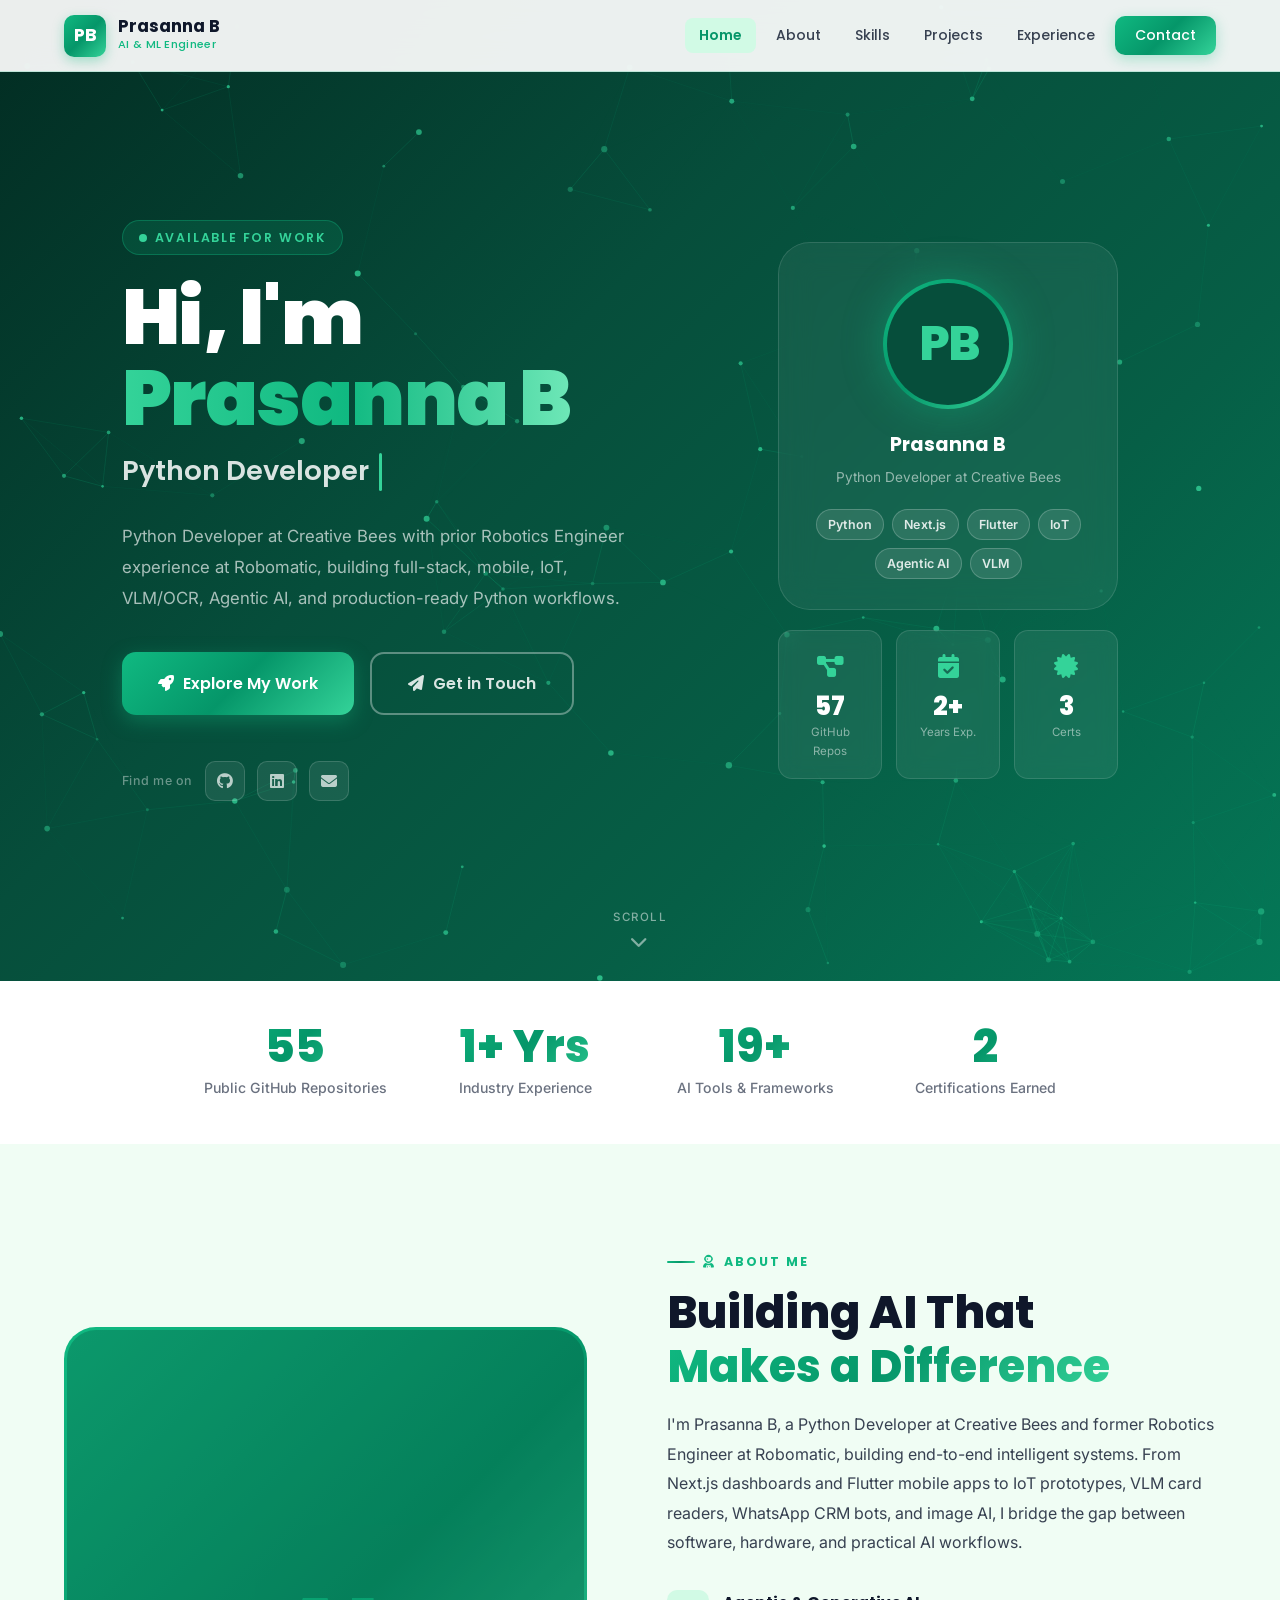
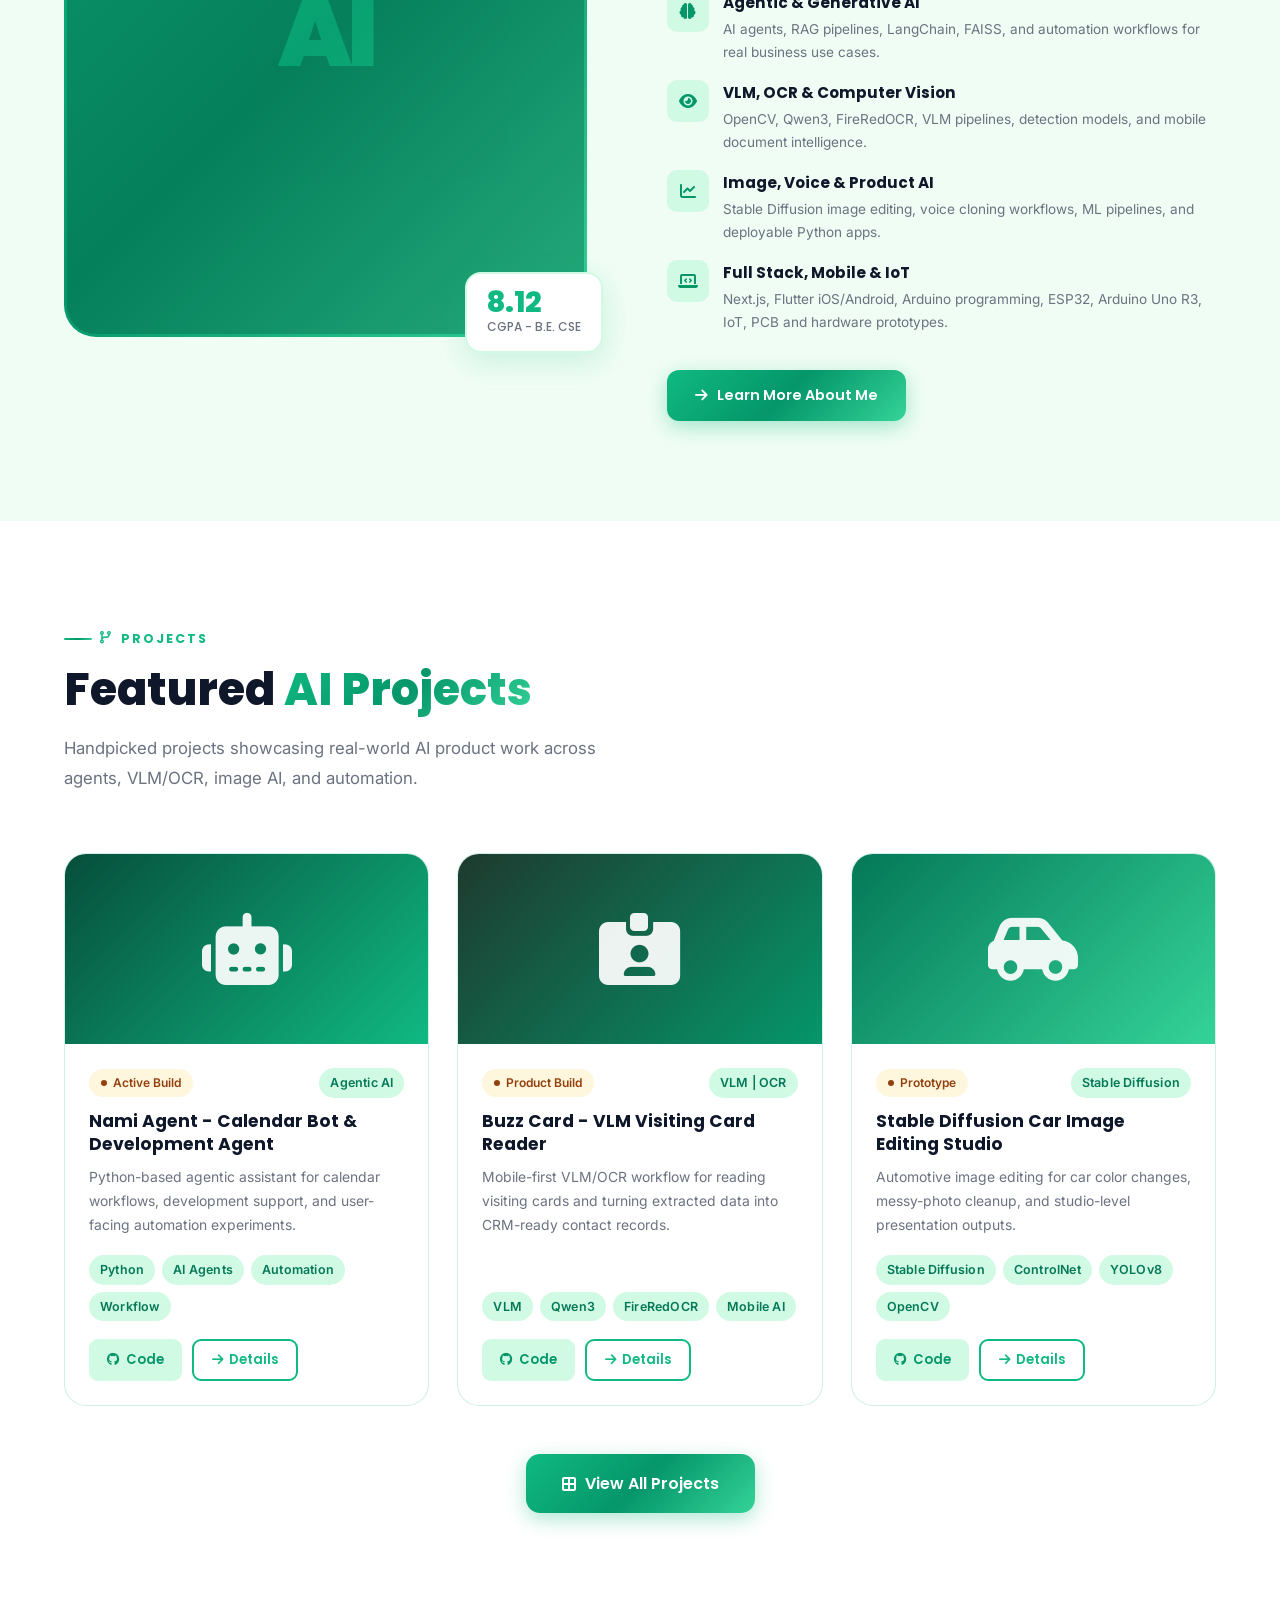
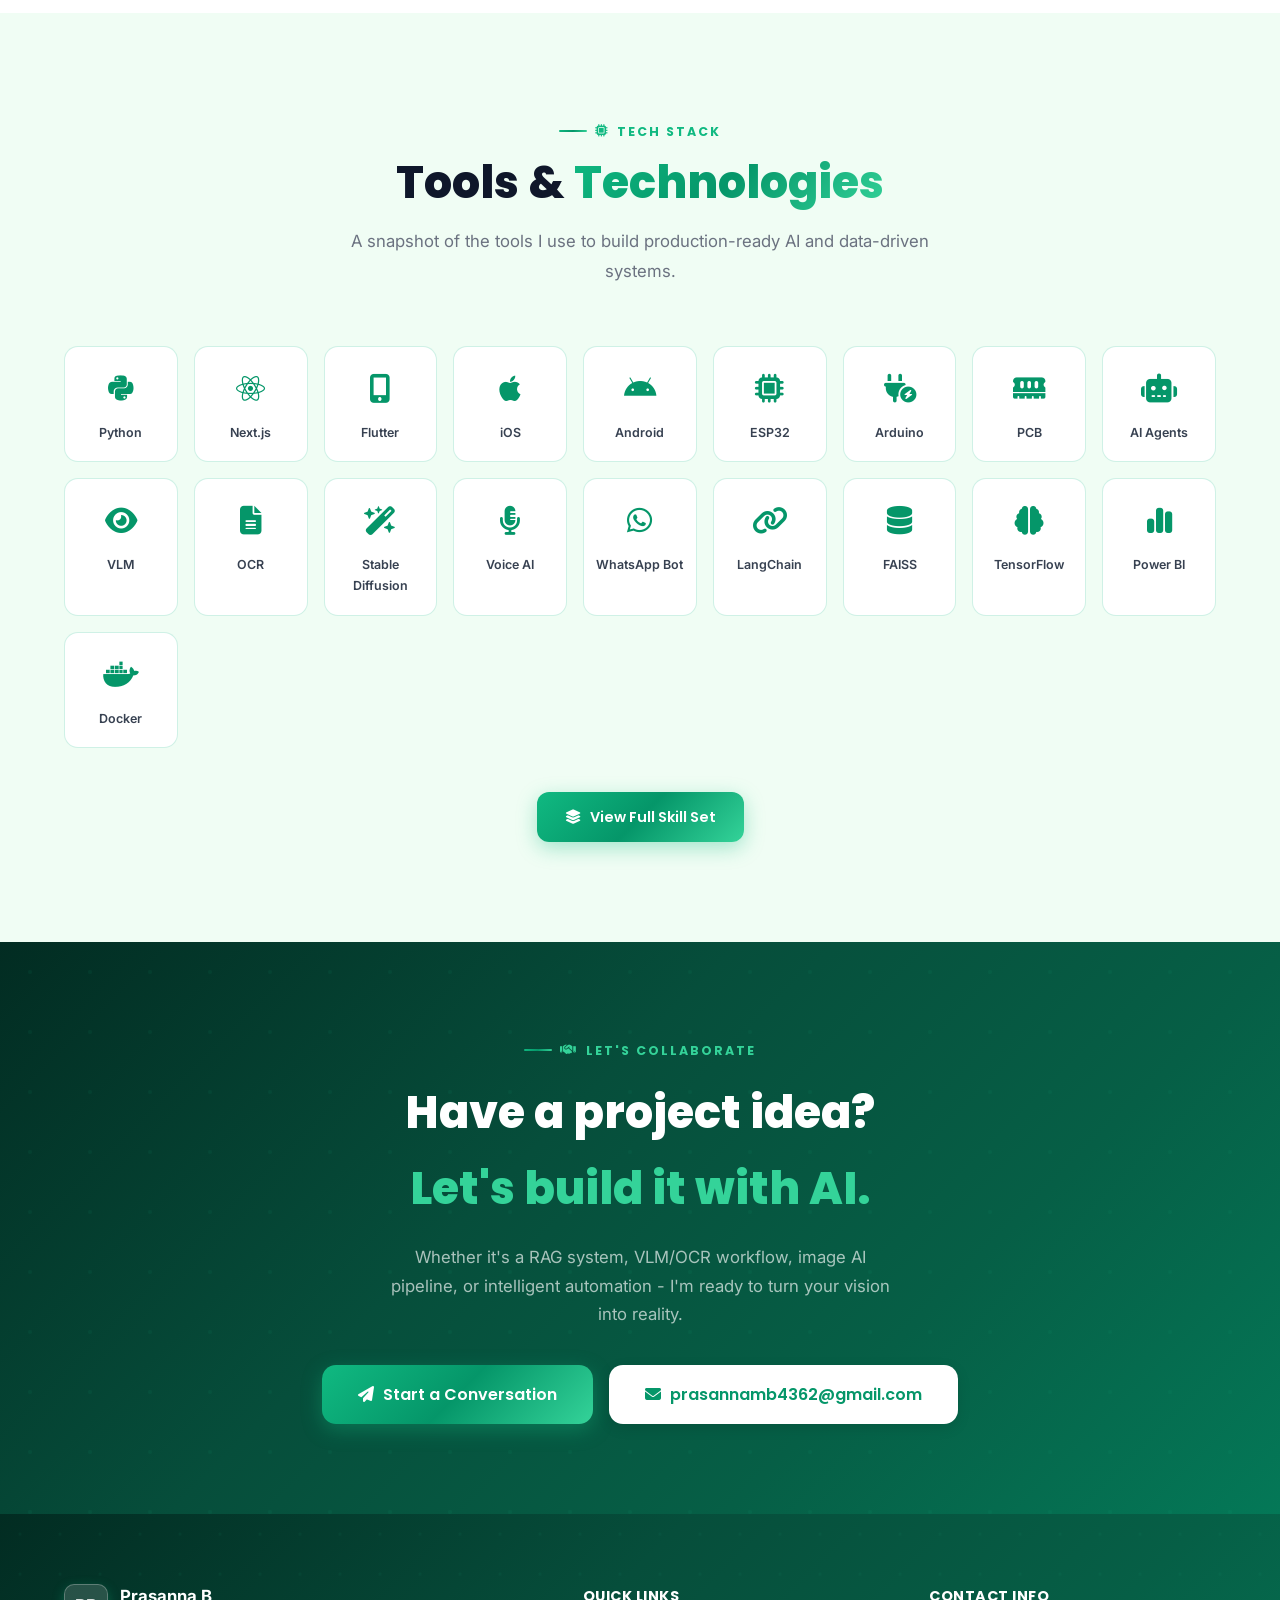
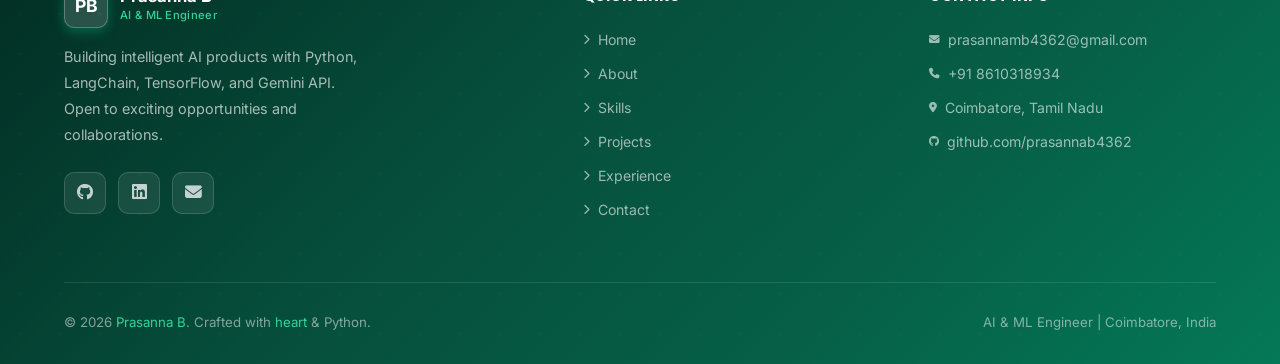
==== index.html @ b149cb25 "Update portfolio content and skills" ====
﻿<!DOCTYPE html>
<html lang="en">
<head>
  <meta charset="UTF-8" />
  <meta name="viewport" content="width=device-width, initial-scale=1.0" />
  <meta name="description" content="Prasanna B - Python Developer | AI & ML Engineer | Building Intelligent AI Products" />
  <title>Prasanna B | AI & ML Engineer</title>
  <link rel="stylesheet" href="assets/css/style.css" />
  <link rel="stylesheet" href="https://cdnjs.cloudflare.com/ajax/libs/font-awesome/6.5.0/css/all.min.css" />
  <style>
    /* â”€â”€ Hero â”€â”€â”€â”€â”€â”€â”€â”€â”€â”€â”€â”€â”€â”€â”€â”€â”€â”€â”€â”€â”€â”€â”€â”€â”€â”€â”€â”€â”€ */
    .hero {
      position: relative;
      min-height: 100vh;
      background: var(--gradient-hero);
      display: flex;
      align-items: center;
      overflow: hidden;
    }

    #neural-canvas {
      position: absolute;
      inset: 0;
      width: 100%;
      height: 100%;
      pointer-events: none;
    }

    .hero-content {
      position: relative;
      z-index: 2;
      width: 100%;
      padding: 120px 5% 80px;
      display: grid;
      grid-template-columns: 1fr 420px;
      align-items: center;
      gap: 60px;
    }

    .hero-badge {
      display: inline-flex;
      align-items: center;
      gap: 8px;
      background: rgba(16,185,129,0.15);
      border: 1px solid rgba(16,185,129,0.35);
      color: var(--accent);
      font-family: 'Poppins', sans-serif;
      font-size: 0.78rem;
      font-weight: 600;
      letter-spacing: 1.8px;
      text-transform: uppercase;
      padding: 6px 16px;
      border-radius: 100px;
      margin-bottom: 22px;
    }

    .hero-badge .dot {
      width: 8px; height: 8px;
      background: var(--accent);
      border-radius: 50%;
      animation: pulse-dot 1.5s ease infinite;
    }

    @keyframes pulse-dot {
      0%, 100% { opacity: 1; transform: scale(1); }
      50% { opacity: 0.4; transform: scale(0.7); }
    }

    .hero-name {
      font-family: 'Poppins', sans-serif;
      font-size: clamp(3rem, 6vw, 5.5rem);
      font-weight: 900;
      color: var(--white);
      line-height: 1.05;
      letter-spacing: -1.5px;
      margin-bottom: 10px;
    }

    .hero-name span {
      background: linear-gradient(90deg, #34d399, #10b981, #6ee7b7);
      -webkit-background-clip: text;
      -webkit-text-fill-color: transparent;
      background-clip: text;
    }

    .hero-typewriter {
      font-family: 'Poppins', sans-serif;
      font-size: clamp(1.2rem, 2.5vw, 1.7rem);
      font-weight: 600;
      color: rgba(255,255,255,0.85);
      min-height: 2.2rem;
      margin-bottom: 26px;
      display: flex;
      align-items: center;
      gap: 10px;
    }

    .hero-typewriter .cursor {
      display: inline-block;
      width: 3px; height: 1.4em;
      background: var(--accent);
      animation: blink 0.9s step-end infinite;
      border-radius: 2px;
      vertical-align: text-top;
    }

    @keyframes blink { 0%, 100% { opacity: 1; } 50% { opacity: 0; } }

    .hero-description {
      font-size: 1.05rem;
      color: rgba(255,255,255,0.65);
      max-width: 530px;
      line-height: 1.85;
      margin-bottom: 38px;
    }

    .hero-actions { display: flex; gap: 16px; flex-wrap: wrap; }

    .hero-social {
      display: flex;
      gap: 12px;
      margin-top: 46px;
      align-items: center;
    }

    .hero-social span {
      font-size: 0.78rem;
      color: rgba(255,255,255,0.4);
      font-weight: 500;
      letter-spacing: 0.5px;
    }

    .hero-social a {
      width: 40px; height: 40px;
      background: rgba(255,255,255,0.08);
      border: 1px solid rgba(255,255,255,0.15);
      border-radius: 10px;
      display: flex;
      align-items: center;
      justify-content: center;
      color: rgba(255,255,255,0.7);
      font-size: 1rem;
      transition: var(--transition);
    }

    .hero-social a:hover {
      background: var(--primary);
      border-color: var(--primary);
      color: var(--white);
      transform: translateY(-3px);
    }

    /* Hero Visual / Avatar Panel */
    .hero-visual {
      display: flex;
      flex-direction: column;
      align-items: center;
      gap: 20px;
    }

    .avatar-card {
      width: 340px;
      background: rgba(255,255,255,0.06);
      border: 1px solid rgba(255,255,255,0.12);
      border-radius: var(--radius-xl);
      padding: 36px 30px 30px;
      text-align: center;
      backdrop-filter: blur(16px);
      -webkit-backdrop-filter: blur(16px);
    }

    .avatar-ring {
      width: 130px; height: 130px;
      border-radius: 50%;
      background: var(--gradient);
      padding: 4px;
      margin: 0 auto 20px;
      box-shadow: 0 0 40px rgba(16,185,129,0.4);
    }

    .avatar-inner {
      width: 100%; height: 100%;
      border-radius: 50%;
      background: var(--forest);
      display: flex;
      align-items: center;
      justify-content: center;
      font-family: 'Poppins', sans-serif;
      font-size: 3rem;
      font-weight: 800;
      color: var(--accent);
      letter-spacing: -2px;
    }

    .avatar-name {
      font-family: 'Poppins', sans-serif;
      font-size: 1.2rem;
      font-weight: 700;
      color: var(--white);
      margin-bottom: 4px;
    }

    .avatar-role {
      font-size: 0.85rem;
      color: rgba(255,255,255,0.55);
      margin-bottom: 20px;
    }

    .avatar-tags {
      display: flex;
      flex-wrap: wrap;
      gap: 8px;
      justify-content: center;
    }

    .float-cards {
      display: flex;
      gap: 14px;
      width: 340px;
    }

    .float-card {
      flex: 1;
      background: rgba(255,255,255,0.07);
      border: 1px solid rgba(255,255,255,0.12);
      border-radius: 14px;
      padding: 16px;
      text-align: center;
      backdrop-filter: blur(10px);
    }

    .float-card-icon {
      font-size: 1.5rem;
      margin-bottom: 6px;
      color: var(--accent);
    }

    .float-card-num {
      font-family: 'Poppins', sans-serif;
      font-size: 1.6rem;
      font-weight: 800;
      color: var(--white);
      line-height: 1;
    }

    .float-card-label {
      font-size: 0.72rem;
      color: rgba(255,255,255,0.5);
      margin-top: 3px;
    }

    /* â”€â”€ Stats Bar â”€â”€â”€â”€â”€â”€â”€â”€â”€â”€â”€â”€â”€â”€â”€â”€â”€â”€â”€â”€â”€â”€â”€â”€ */
    .stats-bar {
      background: var(--white);
      box-shadow: 0 -4px 40px rgba(16,185,129,0.12), var(--shadow);
      padding: 44px 5%;
    }

    .stats-inner {
      max-width: 900px;
      margin: 0 auto;
      display: grid;
      grid-template-columns: repeat(4, 1fr);
      gap: 20px;
      text-align: center;
    }

    .stats-divider {
      width: 1px;
      background: var(--border);
      align-self: stretch;
    }

    /* â”€â”€ About Preview â”€â”€â”€â”€â”€â”€â”€â”€â”€â”€â”€â”€â”€â”€â”€â”€â”€â”€â”€â”€ */
    .about-preview {
      background: var(--light-bg);
      display: grid;
      grid-template-columns: 1fr 1.05fr;
      align-items: center;
      gap: 80px;
    }

    .about-img-wrap { position: relative; }

    .about-img-bg {
      width: 100%; aspect-ratio: 3/3.5;
      background: var(--gradient);
      border-radius: var(--radius-xl);
      position: relative;
      overflow: hidden;
    }

    .about-img-inner {
      position: absolute;
      inset: 3px;
      background: var(--forest);
      border-radius: calc(var(--radius-xl) - 3px);
      display: flex;
      align-items: center;
      justify-content: center;
      font-family: 'Poppins', sans-serif;
      font-size: 6rem;
      font-weight: 900;
      color: var(--primary);
      opacity: 0.3;
      letter-spacing: -5px;
    }

    .about-img-badge {
      position: absolute;
      bottom: -16px; right: -16px;
      background: var(--white);
      border-radius: 16px;
      padding: 14px 20px;
      box-shadow: var(--shadow);
      border: 2px solid var(--primary-pale);
      font-family: 'Poppins', sans-serif;
    }

    .about-img-badge .badge-num {
      font-size: 1.8rem;
      font-weight: 800;
      color: var(--primary);
      line-height: 1;
    }

    .about-img-badge .badge-text {
      font-size: 0.75rem;
      color: var(--text-light);
      font-weight: 500;
    }

    .about-highlights {
      display: flex;
      flex-direction: column;
      gap: 16px;
      margin-top: 32px;
    }

    .highlight-item {
      display: flex;
      align-items: flex-start;
      gap: 14px;
    }

    .highlight-icon {
      width: 42px; height: 42px;
      background: var(--primary-pale);
      border-radius: 10px;
      display: flex;
      align-items: center;
      justify-content: center;
      color: var(--primary-dark);
      font-size: 1rem;
      flex-shrink: 0;
    }

    .highlight-text h4 {
      font-family: 'Poppins', sans-serif;
      font-size: 0.95rem;
      font-weight: 700;
      color: var(--text-dark);
      margin-bottom: 2px;
    }

    .highlight-text p { font-size: 0.85rem; color: var(--text-light); }

    /* â”€â”€ Featured Projects â”€â”€â”€â”€â”€â”€â”€â”€â”€â”€â”€â”€â”€â”€â”€â”€ */
    .featured-projects { background: var(--white); }

    .project-card {
      background: var(--card-bg);
      border: 1px solid var(--border);
      border-radius: var(--radius-lg);
      overflow: hidden;
      display: flex;
      flex-direction: column;
      transition: all 0.35s cubic-bezier(0.4,0,0.2,1);
      position: relative;
    }

    .project-card:hover {
      border-color: var(--border-strong);
      box-shadow: var(--shadow-lg);
    }

    .project-thumb {
      height: 190px;
      position: relative;
      overflow: hidden;
    }

    .project-thumb-bg {
      width: 100%; height: 100%;
      display: flex;
      align-items: center;
      justify-content: center;
      font-size: 4.5rem;
    }

    .project-thumb-overlay {
      position: absolute;
      inset: 0;
      background: linear-gradient(to top, rgba(0,0,0,0.5), transparent);
      opacity: 0;
      transition: var(--transition);
      display: flex;
      align-items: flex-end;
      justify-content: flex-end;
      padding: 16px;
    }

    .project-card:hover .project-thumb-overlay { opacity: 1; }

    .project-body { padding: 24px; flex: 1; display: flex; flex-direction: column; }

    .project-meta {
      display: flex;
      align-items: center;
      justify-content: space-between;
      margin-bottom: 12px;
    }

    .project-title {
      font-family: 'Poppins', sans-serif;
      font-size: 1.08rem;
      font-weight: 700;
      color: var(--text-dark);
      margin-bottom: 10px;
      line-height: 1.35;
    }

    .project-desc {
      font-size: 0.87rem;
      color: var(--text-light);
      line-height: 1.7;
      flex: 1;
      margin-bottom: 18px;
    }

    .project-stack {
      display: flex;
      flex-wrap: wrap;
      gap: 7px;
      margin-bottom: 18px;
    }

    .project-links { display: flex; gap: 10px; }

    /* â”€â”€ Skills Preview â”€â”€â”€â”€â”€â”€â”€â”€â”€â”€â”€â”€â”€â”€â”€â”€â”€â”€â”€ */
    .skills-preview { background: var(--light-bg); }

    .tech-grid {
      display: grid;
      grid-template-columns: repeat(auto-fill, minmax(110px, 1fr));
      gap: 16px;
    }

    .tech-item {
      background: var(--white);
      border: 1px solid var(--border);
      border-radius: var(--radius);
      padding: 18px 12px;
      text-align: center;
      transition: var(--transition);
      cursor: default;
    }

    .tech-item:hover {
      border-color: var(--primary);
      box-shadow: var(--shadow-sm);
      transform: translateY(-4px);
    }

    .tech-icon { font-size: 1.8rem; margin-bottom: 8px; color: var(--primary-dark); }
    .tech-name { font-size: 0.78rem; font-weight: 600; color: var(--text-mid); }

    /* â”€â”€ CTA Banner â”€â”€â”€â”€â”€â”€â”€â”€â”€â”€â”€â”€â”€â”€â”€â”€â”€â”€â”€â”€â”€â”€â”€ */
    .cta-banner {
      background: var(--gradient-hero);
      padding: 90px 5%;
      text-align: center;
      position: relative;
      overflow: hidden;
    }

    .cta-banner::before {
      content: '';
      position: absolute;
      inset: 0;
      background: url("data:image/svg+xml,%3Csvg width='60' height='60' viewBox='0 0 60 60' xmlns='http://www.w3.org/2000/svg'%3E%3Cg fill='%2310b981' fill-opacity='0.07'%3E%3Ccircle cx='30' cy='30' r='2'/%3E%3C/g%3E%3C/svg%3E");
    }

    .cta-inner { position: relative; }

    .cta-banner h2 {
      font-family: 'Poppins', sans-serif;
      font-size: clamp(1.8rem, 4vw, 2.8rem);
      font-weight: 800;
      color: var(--white);
      margin-bottom: 16px;
    }

    .cta-banner h2 span { color: var(--accent); }

    .cta-banner p {
      font-size: 1.05rem;
      color: rgba(255,255,255,0.65);
      max-width: 520px;
      margin: 0 auto 36px;
    }

    /* Scroll Down */
    .scroll-down {
      position: absolute;
      bottom: 30px;
      left: 50%;
      transform: translateX(-50%);
      display: flex;
      flex-direction: column;
      align-items: center;
      gap: 6px;
      color: rgba(255,255,255,0.5);
      font-size: 0.72rem;
      letter-spacing: 1.5px;
      font-weight: 500;
      text-transform: uppercase;
      animation: bounce 2s ease infinite;
    }

    .scroll-down i { font-size: 1.1rem; }

    @keyframes bounce {
      0%, 100% { transform: translateX(-50%) translateY(0); }
      50% { transform: translateX(-50%) translateY(8px); }
    }

    /* Responsive */
    @media (max-width: 1024px) {
      .hero-content { grid-template-columns: 1fr; }
      .hero-visual { display: none; }
      .about-preview { grid-template-columns: 1fr; }
      .about-img-wrap { max-width: 360px; margin: 0 auto; }
      .stats-inner { grid-template-columns: repeat(2, 1fr); }
    }

    @media (max-width: 640px) {
      .stats-inner { grid-template-columns: 1fr 1fr; }
    }
  </style>
</head>
<body>

<div id="scroll-progress"></div>

<!-- â•â•â•â•â•â•â•â•â•â• NAVBAR â•â•â•â•â•â•â•â•â•â• -->
<nav class="navbar">
  <a href="index.html" class="navbar-logo">
    <div class="logo-badge">PB</div>
    <div class="logo-text">
      <div class="logo-name">Prasanna B</div>
      <div class="logo-role">AI & ML Engineer</div>
    </div>
  </a>

  <div class="nav-links">
    <a href="index.html">Home</a>
    <a href="about.html">About</a>
    <a href="skills.html">Skills</a>
    <a href="projects.html">Projects</a>
    <a href="experience.html">Experience</a>
    <a href="contact.html" class="nav-cta">Contact</a>
  </div>

  <button class="hamburger" aria-label="Menu">
    <span></span><span></span><span></span>
  </button>
</nav>

<!-- Mobile Menu -->
<div class="mobile-menu">
  <button class="mobile-close"><i class="fa-solid fa-xmark"></i></button>
  <a href="index.html">Home</a>
  <a href="about.html">About</a>
  <a href="skills.html">Skills</a>
  <a href="projects.html">Projects</a>
  <a href="experience.html">Experience</a>
  <a href="contact.html">Contact</a>
</div>

<!-- â•â•â•â•â•â•â•â•â•â• HERO â•â•â•â•â•â•â•â•â•â• -->
<section class="hero">
  <canvas id="neural-canvas"></canvas>

  <div class="hero-content">
    <div>
      <div class="hero-badge"><span class="dot"></span> Available for Work</div>

      <h1 class="hero-name">
        Hi, I'm<br /><span>Prasanna B</span>
      </h1>

      <div class="hero-typewriter">
        <span id="typewriter"
          data-words='["Python Developer","AI & ML Engineer","VLM Product Builder","Agentic AI Builder","GenAI Engineer"]'
        ></span>
        <span class="cursor"></span>
      </div>

      <p class="hero-description">
        Python Developer at Creative Bees with prior Robotics Engineer experience at Robomatic, building full-stack,
        mobile, IoT, VLM/OCR, Agentic AI, and production-ready Python workflows.
      </p>

      <div class="hero-actions">
        <a href="projects.html" class="btn btn-primary btn-lg">
          <i class="fa-solid fa-rocket"></i> Explore My Work
        </a>
        <a href="contact.html" class="btn btn-outline btn-lg" style="color:rgba(255,255,255,0.85);border-color:rgba(255,255,255,0.35);">
          <i class="fa-solid fa-paper-plane"></i> Get in Touch
        </a>
      </div>

      <div class="hero-social">
        <span>Find me on</span>
        <a href="https://github.com/prasannab4362" target="_blank" aria-label="GitHub">
          <i class="fa-brands fa-github"></i>
        </a>
        <a href="https://www.linkedin.com/in/prasanna-balaji18/" target="_blank" aria-label="LinkedIn">
          <i class="fa-brands fa-linkedin"></i>
        </a>
        <a href="mailto:prasannamb4362@gmail.com" aria-label="Email">
          <i class="fa-solid fa-envelope"></i>
        </a>
      </div>
    </div>

    <div class="hero-visual">
      <div class="avatar-card">
        <div class="avatar-ring">
          <div class="avatar-inner">PB</div>
        </div>
        <div class="avatar-name">Prasanna B</div>
        <div class="avatar-role">Python Developer at Creative Bees</div>
        <div class="avatar-tags">
          <span class="tag tag-dark">Python</span>
          <span class="tag tag-dark">Next.js</span>
          <span class="tag tag-dark">Flutter</span>
          <span class="tag tag-dark">IoT</span>
          <span class="tag tag-dark">Agentic AI</span>
          <span class="tag tag-dark">VLM</span>
        </div>
      </div>

      <div class="float-cards">
        <div class="float-card">
          <div class="float-card-icon"><i class="fa-solid fa-diagram-project"></i></div>
          <div class="float-card-num">57</div>
          <div class="float-card-label">GitHub Repos</div>
        </div>
        <div class="float-card">
          <div class="float-card-icon"><i class="fa-solid fa-calendar-check"></i></div>
          <div class="float-card-num">2+</div>
          <div class="float-card-label">Years Exp.</div>
        </div>
        <div class="float-card">
          <div class="float-card-icon"><i class="fa-solid fa-certificate"></i></div>
          <div class="float-card-num">3</div>
          <div class="float-card-label">Certs</div>
        </div>
      </div>
    </div>
  </div>

  <div class="scroll-down">
    <span>Scroll</span>
    <i class="fa-solid fa-chevron-down"></i>
  </div>
</section>

<!-- â•â•â•â•â•â•â•â•â•â• STATS BAR â•â•â•â•â•â•â•â•â•â• -->
<section class="stats-bar">
  <div class="stats-inner">
    <div class="stat-item reveal">
      <div class="stat-number" data-count="57">0</div>
      <div class="stat-label">Public GitHub Repositories</div>
    </div>
    <div class="stat-item reveal delay-1">
      <div class="stat-number" data-count="2" data-suffix="+ Yrs">0</div>
      <div class="stat-label">Industry Experience</div>
    </div>
    <div class="stat-item reveal delay-2">
      <div class="stat-number" data-count="20" data-suffix="+">0+</div>
      <div class="stat-label">AI Tools & Frameworks</div>
    </div>
    <div class="stat-item reveal delay-3">
      <div class="stat-number" data-count="3">0</div>
      <div class="stat-label">Certifications Earned</div>
    </div>
  </div>
</section>

<!-- â•â•â•â•â•â•â•â•â•â• ABOUT PREVIEW â•â•â•â•â•â•â•â•â•â• -->
<section class="about-preview">
  <div class="about-img-wrap reveal-left">
    <div class="about-img-bg">
      <div class="about-img-inner">AI</div>
    </div>
    <div class="about-img-badge">
      <div class="badge-num">8.12</div>
      <div class="badge-text">CGPA - B.E. CSE</div>
    </div>
  </div>

  <div class="reveal-right">
    <div class="section-label"><i class="fa-solid fa-user-astronaut"></i> About Me</div>
    <h2 class="section-title">Building AI That<br /><span>Makes a Difference</span></h2>
    <p style="color:var(--text-mid);line-height:1.85;margin-bottom:28px;">
      I'm Prasanna B, a Python Developer at Creative Bees and former Robotics Engineer at Robomatic, building
      end-to-end intelligent systems. From Next.js dashboards and Flutter mobile apps to IoT prototypes, VLM card
      readers, WhatsApp CRM bots, and image AI, I bridge the gap between software, hardware, and practical AI workflows.
    </p>

    <div class="about-highlights">
      <div class="highlight-item">
        <div class="highlight-icon"><i class="fa-solid fa-brain"></i></div>
        <div class="highlight-text">
          <h4>Agentic & Generative AI</h4>
          <p>AI agents, RAG pipelines, LangChain, FAISS, and automation workflows for real business use cases.</p>
        </div>
      </div>
      <div class="highlight-item">
        <div class="highlight-icon"><i class="fa-solid fa-eye"></i></div>
        <div class="highlight-text">
          <h4>VLM, OCR & Computer Vision</h4>
          <p>OpenCV, Qwen3, FireRedOCR, VLM pipelines, detection models, and mobile document intelligence.</p>
        </div>
      </div>
      <div class="highlight-item">
        <div class="highlight-icon"><i class="fa-solid fa-chart-line"></i></div>
        <div class="highlight-text">
          <h4>Image, Voice & Product AI</h4>
          <p>Stable Diffusion image editing, voice cloning workflows, ML pipelines, and deployable Python apps.</p>
        </div>
      </div>
      <div class="highlight-item">
        <div class="highlight-icon"><i class="fa-solid fa-laptop-code"></i></div>
        <div class="highlight-text">
          <h4>Full Stack, Mobile & IoT</h4>
          <p>Next.js, Flutter iOS/Android, Arduino programming, ESP32, Arduino Uno R3, IoT, PCB and hardware prototypes.</p>
        </div>
      </div>
    </div>

    <div style="margin-top:36px;">
      <a href="about.html" class="btn btn-primary">
        <i class="fa-solid fa-arrow-right"></i> Learn More About Me
      </a>
    </div>
  </div>
</section>

<!-- â•â•â•â•â•â•â•â•â•â• FEATURED PROJECTS â•â•â•â•â•â•â•â•â•â• -->
<section class="featured-projects">
  <div class="section-header reveal">
    <div class="section-label"><i class="fa-solid fa-code-branch"></i> Projects</div>
    <h2 class="section-title">Featured <span>AI Projects</span></h2>
    <p class="section-subtitle">Handpicked projects showcasing real-world AI product work across agents, VLM/OCR, image AI, and automation.</p>
  </div>

  <div class="grid-3">
    <!-- Project 1 -->
    <div class="project-card reveal delay-1" data-category="agentic-ai genai">
      <div class="project-thumb" style="background:linear-gradient(135deg,#064e3b,#10b981);">
        <div class="project-thumb-bg"><i class="fa-solid fa-robot" style="color:rgba(255,255,255,0.92);"></i></div>
        <div class="project-thumb-overlay">
          <a href="projects.html" class="btn btn-white btn-sm">View Details</a>
        </div>
      </div>
      <div class="project-body">
        <div class="project-meta">
          <span class="status-badge in-progress">Active Build</span>
          <span class="tag">Agentic AI</span>
        </div>
        <h3 class="project-title">Nami Agent - Calendar Bot & Development Agent</h3>
        <p class="project-desc">Python-based agentic assistant for calendar workflows, development support, and user-facing automation experiments.</p>
        <div class="project-stack">
          <span class="tag">Python</span>
          <span class="tag">AI Agents</span>
          <span class="tag">Automation</span>
          <span class="tag">Workflow</span>
        </div>
        <div class="project-links">
          <a href="https://github.com/prasannab4362/Nami_agent" target="_blank" class="btn btn-ghost btn-sm">
            <i class="fa-brands fa-github"></i> Code
          </a>
          <a href="projects.html" class="btn btn-outline btn-sm">
            <i class="fa-solid fa-arrow-right"></i> Details
          </a>
        </div>
      </div>
    </div>

    <!-- Project 2 -->
    <div class="project-card reveal delay-2" data-category="vlm genai computer-vision">
      <div class="project-thumb" style="background:linear-gradient(135deg,#1e3a2f,#059669);">
        <div class="project-thumb-bg"><i class="fa-solid fa-id-card-clip" style="color:rgba(255,255,255,0.92);"></i></div>
        <div class="project-thumb-overlay">
          <a href="projects.html" class="btn btn-white btn-sm">View Details</a>
        </div>
      </div>
      <div class="project-body">
        <div class="project-meta">
          <span class="status-badge in-progress">Product Build</span>
          <span class="tag">VLM | OCR</span>
        </div>
        <h3 class="project-title">Buzz Card - VLM Visiting Card Reader</h3>
        <p class="project-desc">Mobile-first VLM/OCR workflow for reading visiting cards and turning extracted data into CRM-ready contact records.</p>
        <div class="project-stack">
          <span class="tag">VLM</span>
          <span class="tag">Qwen3</span>
          <span class="tag">FireRedOCR</span>
          <span class="tag">Mobile AI</span>
        </div>
        <div class="project-links">
          <a href="https://github.com/prasannab4362" target="_blank" class="btn btn-ghost btn-sm">
            <i class="fa-brands fa-github"></i> Code
          </a>
          <a href="projects.html" class="btn btn-outline btn-sm">
            <i class="fa-solid fa-arrow-right"></i> Details
          </a>
        </div>
      </div>
    </div>

    <!-- Project 3 -->
    <div class="project-card reveal delay-3" data-category="image-ai genai computer-vision">
      <div class="project-thumb" style="background:linear-gradient(135deg,#047857,#34d399);">
        <div class="project-thumb-bg"><i class="fa-solid fa-car-side" style="color:rgba(255,255,255,0.92);"></i></div>
        <div class="project-thumb-overlay">
          <a href="projects.html" class="btn btn-white btn-sm">View Details</a>
        </div>
      </div>
      <div class="project-body">
        <div class="project-meta">
          <span class="status-badge in-progress">Prototype</span>
          <span class="tag">Stable Diffusion</span>
        </div>
        <h3 class="project-title">Stable Diffusion Car Image Editing Studio</h3>
        <p class="project-desc">Automotive image editing for car color changes, messy-photo cleanup, and studio-level presentation outputs.</p>
        <div class="project-stack">
          <span class="tag">Stable Diffusion</span>
          <span class="tag">ControlNet</span>
          <span class="tag">YOLOv8</span>
          <span class="tag">OpenCV</span>
        </div>
        <div class="project-links">
          <a href="https://github.com/prasannab4362/Car_front_Side_Detection" target="_blank" class="btn btn-ghost btn-sm">
            <i class="fa-brands fa-github"></i> Code
          </a>
          <a href="projects.html" class="btn btn-outline btn-sm">
            <i class="fa-solid fa-arrow-right"></i> Details
          </a>
        </div>
      </div>
    </div>
  </div>

  <div style="text-align:center;margin-top:48px;" class="reveal">
    <a href="projects.html" class="btn btn-primary btn-lg">
      <i class="fa-solid fa-border-all"></i> View All Projects
    </a>
  </div>
</section>

<!-- â•â•â•â•â•â•â•â•â•â• SKILLS PREVIEW â•â•â•â•â•â•â•â•â•â• -->
<section class="skills-preview">
  <div class="section-header center reveal">
    <div class="section-label"><i class="fa-solid fa-microchip"></i> Tech Stack</div>
    <h2 class="section-title">Tools & <span>Technologies</span></h2>
    <p class="section-subtitle">A snapshot of the tools I use to build production-ready AI and data-driven systems.</p>
  </div>

  <div class="tech-grid reveal">
    <div class="tech-item"><div class="tech-icon"><i class="fa-brands fa-python"></i></div><div class="tech-name">Python</div></div>
    <div class="tech-item"><div class="tech-icon"><i class="fa-brands fa-react"></i></div><div class="tech-name">Next.js</div></div>
    <div class="tech-item"><div class="tech-icon"><i class="fa-solid fa-mobile-screen-button"></i></div><div class="tech-name">Flutter</div></div>
    <div class="tech-item"><div class="tech-icon"><i class="fa-brands fa-apple"></i></div><div class="tech-name">iOS</div></div>
    <div class="tech-item"><div class="tech-icon"><i class="fa-brands fa-android"></i></div><div class="tech-name">Android</div></div>
    <div class="tech-item"><div class="tech-icon"><i class="fa-solid fa-microchip"></i></div><div class="tech-name">ESP32</div></div>
    <div class="tech-item"><div class="tech-icon"><i class="fa-solid fa-plug-circle-bolt"></i></div><div class="tech-name">Arduino</div></div>
    <div class="tech-item"><div class="tech-icon"><i class="fa-solid fa-memory"></i></div><div class="tech-name">PCB</div></div>
    <div class="tech-item"><div class="tech-icon"><i class="fa-solid fa-robot"></i></div><div class="tech-name">AI Agents</div></div>
    <div class="tech-item"><div class="tech-icon"><i class="fa-solid fa-eye"></i></div><div class="tech-name">VLM</div></div>
    <div class="tech-item"><div class="tech-icon"><i class="fa-solid fa-file-lines"></i></div><div class="tech-name">OCR</div></div>
    <div class="tech-item"><div class="tech-icon"><i class="fa-solid fa-wand-magic-sparkles"></i></div><div class="tech-name">Stable Diffusion</div></div>
    <div class="tech-item"><div class="tech-icon"><i class="fa-solid fa-microphone-lines"></i></div><div class="tech-name">Voice AI</div></div>
    <div class="tech-item"><div class="tech-icon"><i class="fa-brands fa-whatsapp"></i></div><div class="tech-name">WhatsApp Bot</div></div>
    <div class="tech-item"><div class="tech-icon"><i class="fa-solid fa-link"></i></div><div class="tech-name">LangChain</div></div>
    <div class="tech-item"><div class="tech-icon"><i class="fa-solid fa-database"></i></div><div class="tech-name">FAISS</div></div>
    <div class="tech-item"><div class="tech-icon"><i class="fa-solid fa-brain"></i></div><div class="tech-name">TensorFlow</div></div>
    <div class="tech-item"><div class="tech-icon"><i class="fa-solid fa-chart-simple"></i></div><div class="tech-name">Power BI</div></div>
    <div class="tech-item"><div class="tech-icon"><i class="fa-brands fa-docker"></i></div><div class="tech-name">Docker</div></div>
  </div>

  <div style="text-align:center;margin-top:44px;" class="reveal">
    <a href="skills.html" class="btn btn-primary">
      <i class="fa-solid fa-layer-group"></i> View Full Skill Set
    </a>
  </div>
</section>

<!-- â•â•â•â•â•â•â•â•â•â• CTA BANNER â•â•â•â•â•â•â•â•â•â• -->
<section class="cta-banner">
  <div class="cta-inner reveal">
    <div class="section-label" style="justify-content:center;color:var(--accent);">
      <i class="fa-solid fa-handshake"></i> Let's Collaborate
    </div>
    <h2>Have a project idea?<br /><span>Let's build it with AI.</span></h2>
    <p>Whether it's a RAG system, VLM/OCR workflow, image AI pipeline, or intelligent automation - I'm ready to turn your vision into reality.</p>
    <div style="display:flex;gap:16px;justify-content:center;flex-wrap:wrap;">
      <a href="contact.html" class="btn btn-primary btn-lg">
        <i class="fa-solid fa-paper-plane"></i> Start a Conversation
      </a>
      <a href="mailto:prasannamb4362@gmail.com" class="btn btn-white btn-lg">
        <i class="fa-solid fa-envelope"></i> prasannamb4362@gmail.com
      </a>
    </div>
  </div>
</section>

<!-- â•â•â•â•â•â•â•â•â•â• FOOTER â•â•â•â•â•â•â•â•â•â• -->
<footer class="footer">
  <div class="footer-grid">
    <div class="footer-brand">
      <div class="footer-logo">
        <div class="logo-badge">PB</div>
        <div class="logo-text">
          <div class="logo-name">Prasanna B</div>
          <div class="logo-role">AI & ML Engineer</div>
        </div>
      </div>
      <p>Building intelligent AI products with Python, LangChain, TensorFlow, and Gemini API. Open to exciting opportunities and collaborations.</p>
      <div class="footer-social">
        <a href="https://github.com/prasannab4362" target="_blank" class="social-btn" aria-label="GitHub">
          <i class="fa-brands fa-github"></i>
        </a>
        <a href="https://www.linkedin.com/in/prasanna-balaji18/" target="_blank" class="social-btn" aria-label="LinkedIn">
          <i class="fa-brands fa-linkedin"></i>
        </a>
        <a href="mailto:prasannamb4362@gmail.com" class="social-btn" aria-label="Email">
          <i class="fa-solid fa-envelope"></i>
        </a>
      </div>
    </div>

    <div>
      <div class="footer-heading">Quick Links</div>
      <ul class="footer-links">
        <li><a href="index.html"><i class="fa-solid fa-chevron-right fa-xs"></i> Home</a></li>
        <li><a href="about.html"><i class="fa-solid fa-chevron-right fa-xs"></i> About</a></li>
        <li><a href="skills.html"><i class="fa-solid fa-chevron-right fa-xs"></i> Skills</a></li>
        <li><a href="projects.html"><i class="fa-solid fa-chevron-right fa-xs"></i> Projects</a></li>
        <li><a href="experience.html"><i class="fa-solid fa-chevron-right fa-xs"></i> Experience</a></li>
        <li><a href="contact.html"><i class="fa-solid fa-chevron-right fa-xs"></i> Contact</a></li>
      </ul>
    </div>

    <div>
      <div class="footer-heading">Contact Info</div>
      <ul class="footer-links">
        <li><a href="mailto:prasannamb4362@gmail.com"><i class="fa-solid fa-envelope fa-xs"></i> prasannamb4362@gmail.com</a></li>
        <li><a href="tel:+918610318934"><i class="fa-solid fa-phone fa-xs"></i> +91 8610318934</a></li>
        <li><a href="#"><i class="fa-solid fa-location-dot fa-xs"></i> Coimbatore, Tamil Nadu</a></li>
        <li><a href="https://github.com/prasannab4362" target="_blank"><i class="fa-brands fa-github fa-xs"></i> github.com/prasannab4362</a></li>
      </ul>
    </div>
  </div>

  <div class="footer-bottom">
    <p>&copy; 2026 <span>Prasanna B</span>. Crafted with <span>heart</span> & Python.</p>
    <p>AI & ML Engineer | Coimbatore, India</p>
  </div>
</footer>

<script src="assets/js/main.js"></script>
</body>
</html>
---- assets/css/style.css ----
/* ============================================================
   PRASANNA B — Portfolio Stylesheet
   Theme: Emerald Green + White
   ============================================================ */

/* ---------- Google Fonts Import ---------- */
@import url('https://fonts.googleapis.com/css2?family=Poppins:wght@300;400;500;600;700;800;900&family=Inter:wght@300;400;500;600&family=Fira+Code:wght@400;500&display=swap');

/* ---------- CSS Variables ---------- */
:root {
  --primary:        #10b981;
  --primary-dark:   #059669;
  --primary-darker: #047857;
  --primary-light:  #6ee7b7;
  --primary-pale:   #d1fae5;
  --accent:         #34d399;
  --forest:         #064e3b;
  --forest-light:   #065f46;
  --white:          #ffffff;
  --off-white:      #f9fffe;
  --light-bg:       #f0fdf4;
  --card-bg:        #ffffff;
  --text-dark:      #0f172a;
  --text-mid:       #374151;
  --text-light:     #6b7280;
  --border:         rgba(16, 185, 129, 0.2);
  --border-strong:  rgba(16, 185, 129, 0.4);
  --shadow-xs:      0 1px 4px rgba(16, 185, 129, 0.08);
  --shadow-sm:      0 4px 12px rgba(16, 185, 129, 0.12);
  --shadow:         0 8px 30px rgba(16, 185, 129, 0.18);
  --shadow-lg:      0 20px 60px rgba(16, 185, 129, 0.22);
  --shadow-xl:      0 30px 80px rgba(16, 185, 129, 0.28);
  --gradient:       linear-gradient(135deg, #10b981 0%, #059669 50%, #34d399 100%);
  --gradient-hero:  linear-gradient(135deg, #022c22 0%, #064e3b 40%, #065f46 70%, #047857 100%);
  --gradient-card:  linear-gradient(135deg, rgba(16,185,129,0.05) 0%, rgba(52,211,153,0.08) 100%);
  --transition:     all 0.35s cubic-bezier(0.4, 0, 0.2, 1);
  --radius:         14px;
  --radius-lg:      22px;
  --radius-xl:      32px;
}

/* ---------- Reset & Base ---------- */
*, *::before, *::after { box-sizing: border-box; margin: 0; padding: 0; }

html { scroll-behavior: smooth; font-size: 16px; }

body {
  font-family: 'Inter', sans-serif;
  color: var(--text-dark);
  background: var(--white);
  line-height: 1.7;
  overflow-x: hidden;
}

a { color: inherit; text-decoration: none; }
img { max-width: 100%; display: block; }
ul { list-style: none; }
button { cursor: pointer; border: none; background: none; font-family: inherit; }

/* ---------- Scroll Progress Bar ---------- */
#scroll-progress {
  position: fixed;
  top: 0; left: 0;
  height: 3px;
  width: 0%;
  background: var(--gradient);
  z-index: 9999;
  transition: width 0.1s linear;
}

/* ---------- Custom Scrollbar ---------- */
::-webkit-scrollbar { width: 8px; }
::-webkit-scrollbar-track { background: var(--light-bg); }
::-webkit-scrollbar-thumb { background: var(--primary); border-radius: 4px; }
::-webkit-scrollbar-thumb:hover { background: var(--primary-dark); }

/* ---------- Navbar ---------- */
.navbar {
  position: fixed;
  top: 0; left: 0; right: 0;
  z-index: 1000;
  padding: 0 5%;
  height: 72px;
  display: flex;
  align-items: center;
  justify-content: space-between;
  background: rgba(255,255,255,0.92);
  backdrop-filter: blur(20px);
  -webkit-backdrop-filter: blur(20px);
  border-bottom: 1px solid var(--border);
  transition: var(--transition);
}

.navbar.scrolled {
  box-shadow: var(--shadow-sm);
  height: 62px;
}

.navbar-logo {
  display: flex;
  align-items: center;
  gap: 12px;
  font-family: 'Poppins', sans-serif;
}

.logo-badge {
  width: 42px; height: 42px;
  background: var(--gradient);
  border-radius: 10px;
  display: flex;
  align-items: center;
  justify-content: center;
  font-size: 1.1rem;
  font-weight: 700;
  color: var(--white);
  letter-spacing: -0.5px;
  box-shadow: 0 4px 12px rgba(16,185,129,0.35);
}

.logo-text .logo-name {
  font-size: 1.05rem;
  font-weight: 700;
  color: var(--text-dark);
  line-height: 1.1;
}

.logo-text .logo-role {
  font-size: 0.7rem;
  color: var(--primary);
  font-weight: 500;
  letter-spacing: 0.3px;
}

.nav-links {
  display: flex;
  align-items: center;
  gap: 6px;
}

.nav-links a {
  font-family: 'Poppins', sans-serif;
  font-size: 0.875rem;
  font-weight: 500;
  color: var(--text-mid);
  padding: 6px 14px;
  border-radius: 8px;
  transition: var(--transition);
  position: relative;
}

.nav-links a:hover,
.nav-links a.active {
  color: var(--primary-dark);
  background: var(--primary-pale);
}

.nav-links a.active {
  font-weight: 600;
}

.nav-cta {
  background: var(--gradient) !important;
  color: var(--white) !important;
  padding: 8px 20px !important;
  border-radius: 10px !important;
  box-shadow: 0 4px 14px rgba(16,185,129,0.3);
}

.nav-cta:hover {
  transform: translateY(-1px);
  box-shadow: 0 6px 20px rgba(16,185,129,0.4) !important;
  background: var(--primary-dark) !important;
}

.hamburger {
  display: none;
  flex-direction: column;
  gap: 5px;
  padding: 8px;
  border-radius: 8px;
  transition: var(--transition);
}

.hamburger span {
  display: block;
  width: 24px; height: 2px;
  background: var(--text-dark);
  border-radius: 2px;
  transition: var(--transition);
}

.hamburger.open span:nth-child(1) { transform: rotate(45deg) translate(5px, 5px); }
.hamburger.open span:nth-child(2) { opacity: 0; }
.hamburger.open span:nth-child(3) { transform: rotate(-45deg) translate(5px, -5px); }

/* ---------- Page Header (inner pages) ---------- */
.page-header {
  padding: 140px 5% 80px;
  background: var(--gradient-hero);
  position: relative;
  overflow: hidden;
  text-align: center;
}

.page-header::before {
  content: '';
  position: absolute;
  inset: 0;
  background: url("data:image/svg+xml,%3Csvg width='60' height='60' viewBox='0 0 60 60' xmlns='http://www.w3.org/2000/svg'%3E%3Cg fill='none' fill-rule='evenodd'%3E%3Cg fill='%2310b981' fill-opacity='0.08'%3E%3Ccircle cx='30' cy='30' r='2'/%3E%3C/g%3E%3C/g%3E%3C/svg%3E");
}

.page-header-content { position: relative; z-index: 1; }

.page-badge {
  display: inline-flex;
  align-items: center;
  gap: 8px;
  background: rgba(16,185,129,0.2);
  border: 1px solid rgba(16,185,129,0.4);
  color: var(--accent);
  font-family: 'Poppins', sans-serif;
  font-size: 0.8rem;
  font-weight: 600;
  letter-spacing: 1.5px;
  text-transform: uppercase;
  padding: 6px 16px;
  border-radius: 100px;
  margin-bottom: 20px;
}

.page-header h1 {
  font-family: 'Poppins', sans-serif;
  font-size: clamp(2.2rem, 5vw, 3.5rem);
  font-weight: 800;
  color: var(--white);
  line-height: 1.15;
  margin-bottom: 16px;
}

.page-header h1 span { color: var(--accent); }

.page-header p {
  font-size: 1.1rem;
  color: rgba(255,255,255,0.75);
  max-width: 560px;
  margin: 0 auto;
}

.breadcrumb {
  display: flex;
  align-items: center;
  justify-content: center;
  gap: 8px;
  margin-top: 28px;
  font-size: 0.875rem;
  color: rgba(255,255,255,0.6);
}

.breadcrumb a { color: var(--accent); transition: var(--transition); }
.breadcrumb a:hover { color: var(--white); }

/* ---------- Section Styles ---------- */
section { padding: 100px 5%; }

.section-label {
  display: inline-flex;
  align-items: center;
  gap: 8px;
  color: var(--primary);
  font-family: 'Poppins', sans-serif;
  font-size: 0.78rem;
  font-weight: 700;
  letter-spacing: 2px;
  text-transform: uppercase;
  margin-bottom: 14px;
}

.section-label::before {
  content: '';
  display: block;
  width: 28px; height: 2px;
  background: var(--gradient);
  border-radius: 1px;
}

.section-title {
  font-family: 'Poppins', sans-serif;
  font-size: clamp(1.8rem, 3.5vw, 2.8rem);
  font-weight: 800;
  color: var(--text-dark);
  line-height: 1.2;
  margin-bottom: 16px;
}

.section-title span {
  background: var(--gradient);
  -webkit-background-clip: text;
  -webkit-text-fill-color: transparent;
  background-clip: text;
}

.section-subtitle {
  font-size: 1.05rem;
  color: var(--text-light);
  max-width: 580px;
  line-height: 1.8;
}

.section-header { margin-bottom: 60px; }
.section-header.center { text-align: center; }
.section-header.center .section-label { justify-content: center; }
.section-header.center .section-subtitle { margin: 0 auto; }

/* ---------- Buttons ---------- */
.btn {
  display: inline-flex;
  align-items: center;
  gap: 9px;
  font-family: 'Poppins', sans-serif;
  font-size: 0.9rem;
  font-weight: 600;
  padding: 13px 28px;
  border-radius: 12px;
  transition: var(--transition);
  cursor: pointer;
  white-space: nowrap;
}

.btn-primary {
  background: var(--gradient);
  color: var(--white);
  box-shadow: 0 6px 20px rgba(16,185,129,0.35);
}

.btn-primary:hover {
  transform: translateY(-3px);
  box-shadow: 0 12px 30px rgba(16,185,129,0.45);
}

.btn-outline {
  background: transparent;
  color: var(--primary);
  border: 2px solid var(--primary);
}

.btn-outline:hover {
  background: var(--primary);
  color: var(--white);
  transform: translateY(-3px);
  box-shadow: 0 8px 20px rgba(16,185,129,0.3);
}

.btn-ghost {
  background: var(--primary-pale);
  color: var(--primary-dark);
}

.btn-ghost:hover {
  background: var(--primary);
  color: var(--white);
  transform: translateY(-2px);
}

.btn-white {
  background: var(--white);
  color: var(--primary-dark);
  box-shadow: 0 4px 14px rgba(0,0,0,0.1);
}

.btn-white:hover {
  transform: translateY(-3px);
  box-shadow: 0 8px 24px rgba(0,0,0,0.15);
}

.btn-sm { padding: 8px 18px; font-size: 0.82rem; border-radius: 9px; gap: 6px; }
.btn-lg { padding: 16px 36px; font-size: 1rem; border-radius: 14px; }

/* ---------- Cards ---------- */
.card {
  background: var(--card-bg);
  border: 1px solid var(--border);
  border-radius: var(--radius-lg);
  padding: 32px;
  transition: var(--transition);
  position: relative;
  overflow: hidden;
}

.card:hover {
  transform: translateY(-6px);
  border-color: var(--border-strong);
  box-shadow: var(--shadow-lg);
}

.card::before {
  content: '';
  position: absolute;
  top: 0; left: 0; right: 0;
  height: 3px;
  background: var(--gradient);
  transform: scaleX(0);
  transform-origin: left;
  transition: var(--transition);
}

.card:hover::before { transform: scaleX(1); }

/* ---------- Tag / Badge ---------- */
.tag {
  display: inline-flex;
  align-items: center;
  gap: 5px;
  background: var(--primary-pale);
  color: var(--primary-darker);
  font-size: 0.78rem;
  font-weight: 600;
  padding: 4px 11px;
  border-radius: 100px;
  letter-spacing: 0.2px;
}

.tag-outline {
  background: transparent;
  border: 1.5px solid var(--border-strong);
  color: var(--primary-dark);
}

.tag-dark {
  background: rgba(255,255,255,0.1);
  color: rgba(255,255,255,0.85);
  border: 1px solid rgba(255,255,255,0.2);
}

.status-badge {
  display: inline-flex;
  align-items: center;
  gap: 6px;
  font-size: 0.75rem;
  font-weight: 600;
  padding: 4px 12px;
  border-radius: 100px;
}

.status-badge.completed { background: rgba(16,185,129,0.12); color: var(--primary-dark); }
.status-badge.in-progress { background: rgba(251,191,36,0.15); color: #92400e; }
.status-badge::before {
  content: '';
  display: block;
  width: 6px; height: 6px;
  border-radius: 50%;
  background: currentColor;
}

/* ---------- Grid Utilities ---------- */
.grid-2 { display: grid; grid-template-columns: repeat(2, 1fr); gap: 28px; }
.grid-3 { display: grid; grid-template-columns: repeat(3, 1fr); gap: 28px; }
.grid-4 { display: grid; grid-template-columns: repeat(4, 1fr); gap: 24px; }

/* ---------- Skill Bar ---------- */
.skill-bar-wrap { margin-bottom: 18px; }
.skill-bar-header { display: flex; justify-content: space-between; align-items: center; margin-bottom: 8px; }
.skill-bar-name { font-size: 0.9rem; font-weight: 600; color: var(--text-dark); }
.skill-bar-percent { font-size: 0.8rem; font-weight: 700; color: var(--primary); }
.skill-bar-track {
  height: 8px;
  background: var(--primary-pale);
  border-radius: 100px;
  overflow: hidden;
}
.skill-bar-fill {
  height: 100%;
  background: var(--gradient);
  border-radius: 100px;
  width: 0;
  transition: width 1.2s cubic-bezier(0.4, 0, 0.2, 1);
}

/* ---------- Timeline ---------- */
.timeline { position: relative; padding-left: 36px; }
.timeline::before {
  content: '';
  position: absolute;
  left: 9px; top: 0; bottom: 0;
  width: 2px;
  background: linear-gradient(to bottom, var(--primary), var(--primary-pale));
}

.timeline-item {
  position: relative;
  margin-bottom: 44px;
}

.timeline-dot {
  position: absolute;
  left: -31px; top: 4px;
  width: 18px; height: 18px;
  background: var(--gradient);
  border-radius: 50%;
  border: 3px solid var(--white);
  box-shadow: 0 0 0 3px var(--primary-pale), 0 4px 10px rgba(16,185,129,0.3);
}

.timeline-date {
  display: inline-flex;
  align-items: center;
  gap: 6px;
  font-size: 0.78rem;
  font-weight: 600;
  color: var(--primary);
  background: var(--primary-pale);
  padding: 4px 12px;
  border-radius: 100px;
  margin-bottom: 10px;
}

.timeline-title {
  font-family: 'Poppins', sans-serif;
  font-size: 1.2rem;
  font-weight: 700;
  color: var(--text-dark);
  margin-bottom: 4px;
}

.timeline-company {
  font-size: 0.9rem;
  font-weight: 600;
  color: var(--primary-dark);
  margin-bottom: 14px;
}

.timeline-desc {
  font-size: 0.92rem;
  color: var(--text-mid);
  line-height: 1.75;
}

/* ---------- Stat Counter ---------- */
.stat-item { text-align: center; }
.stat-number {
  font-family: 'Poppins', sans-serif;
  font-size: 2.8rem;
  font-weight: 800;
  background: var(--gradient);
  -webkit-background-clip: text;
  -webkit-text-fill-color: transparent;
  background-clip: text;
  line-height: 1;
}
.stat-label { font-size: 0.88rem; font-weight: 500; color: var(--text-light); margin-top: 6px; }

/* ---------- Footer ---------- */
.footer {
  background: var(--gradient-hero);
  color: var(--white);
  padding: 70px 5% 30px;
  position: relative;
  overflow: hidden;
}

.footer::before {
  content: '';
  position: absolute;
  inset: 0;
  background: url("data:image/svg+xml,%3Csvg width='40' height='40' viewBox='0 0 40 40' xmlns='http://www.w3.org/2000/svg'%3E%3Cg fill='%2310b981' fill-opacity='0.06'%3E%3Ccircle cx='20' cy='20' r='1.5'/%3E%3C/g%3E%3C/svg%3E");
}

.footer-grid {
  display: grid;
  grid-template-columns: 1.6fr 1fr 1fr;
  gap: 60px;
  margin-bottom: 50px;
  position: relative;
}

.footer-brand p {
  font-size: 0.9rem;
  color: rgba(255,255,255,0.65);
  line-height: 1.8;
  margin: 16px 0 24px;
  max-width: 300px;
}

.footer-logo {
  display: flex;
  align-items: center;
  gap: 12px;
}

.footer-logo .logo-badge {
  width: 44px; height: 44px;
  background: rgba(255,255,255,0.15);
  border: 1px solid rgba(255,255,255,0.25);
}

.footer-logo .logo-name { color: var(--white); }
.footer-logo .logo-role { color: var(--accent); }

.footer-heading {
  font-family: 'Poppins', sans-serif;
  font-size: 0.9rem;
  font-weight: 700;
  color: var(--white);
  letter-spacing: 0.5px;
  margin-bottom: 20px;
  text-transform: uppercase;
}

.footer-links li { margin-bottom: 10px; }
.footer-links a {
  font-size: 0.88rem;
  color: rgba(255,255,255,0.6);
  transition: var(--transition);
  display: flex;
  align-items: center;
  gap: 8px;
}

.footer-links a:hover { color: var(--accent); padding-left: 4px; }

.footer-social {
  display: flex;
  gap: 12px;
  flex-wrap: wrap;
}

.social-btn {
  width: 42px; height: 42px;
  background: rgba(255,255,255,0.08);
  border: 1px solid rgba(255,255,255,0.15);
  border-radius: 10px;
  display: flex;
  align-items: center;
  justify-content: center;
  color: rgba(255,255,255,0.75);
  font-size: 1.05rem;
  transition: var(--transition);
}

.social-btn:hover {
  background: var(--primary);
  border-color: var(--primary);
  color: var(--white);
  transform: translateY(-3px);
  box-shadow: 0 6px 16px rgba(16,185,129,0.4);
}

.footer-bottom {
  position: relative;
  padding-top: 28px;
  border-top: 1px solid rgba(255,255,255,0.1);
  display: flex;
  align-items: center;
  justify-content: space-between;
  flex-wrap: wrap;
  gap: 12px;
}

.footer-bottom p {
  font-size: 0.83rem;
  color: rgba(255,255,255,0.5);
}

.footer-bottom span { color: var(--accent); }

/* ---------- Reveal Animations ---------- */
.reveal {
  opacity: 0;
  transform: translateY(30px);
  transition: opacity 0.6s ease, transform 0.6s ease;
}

.reveal.visible {
  opacity: 1;
  transform: translateY(0);
}

.reveal-left {
  opacity: 0;
  transform: translateX(-30px);
  transition: opacity 0.6s ease, transform 0.6s ease;
}

.reveal-left.visible {
  opacity: 1;
  transform: translateX(0);
}

.reveal-right {
  opacity: 0;
  transform: translateX(30px);
  transition: opacity 0.6s ease, transform 0.6s ease;
}

.reveal-right.visible {
  opacity: 1;
  transform: translateX(0);
}

.delay-1 { transition-delay: 0.1s; }
.delay-2 { transition-delay: 0.2s; }
.delay-3 { transition-delay: 0.3s; }
.delay-4 { transition-delay: 0.4s; }
.delay-5 { transition-delay: 0.5s; }

/* ---------- Mobile Nav Overlay ---------- */
.mobile-menu {
  display: none;
  position: fixed;
  inset: 0;
  background: rgba(6,78,59,0.97);
  z-index: 999;
  flex-direction: column;
  align-items: center;
  justify-content: center;
  gap: 8px;
  backdrop-filter: blur(20px);
}

.mobile-menu.open { display: flex; }

.mobile-menu a {
  font-family: 'Poppins', sans-serif;
  font-size: 1.5rem;
  font-weight: 700;
  color: var(--white);
  padding: 12px 40px;
  border-radius: 12px;
  transition: var(--transition);
  width: 80%;
  text-align: center;
}

.mobile-menu a:hover,
.mobile-menu a.active {
  background: rgba(16,185,129,0.2);
  color: var(--accent);
}

.mobile-close {
  position: absolute;
  top: 24px; right: 5%;
  font-size: 1.6rem;
  color: var(--white);
  cursor: pointer;
  padding: 8px;
}

/* ---------- Responsive ---------- */
@media (max-width: 1024px) {
  .grid-4 { grid-template-columns: repeat(2, 1fr); }
  .footer-grid { grid-template-columns: 1fr 1fr; }
}

@media (max-width: 768px) {
  .nav-links { display: none; }
  .hamburger { display: flex; }
  .grid-2, .grid-3 { grid-template-columns: 1fr; }
  .grid-4 { grid-template-columns: 1fr; }
  section { padding: 70px 5%; }
  .page-header { padding: 120px 5% 60px; }
  .footer-grid { grid-template-columns: 1fr; gap: 36px; }
}

@media (max-width: 480px) {
  .btn-lg { padding: 13px 24px; font-size: 0.9rem; }
}
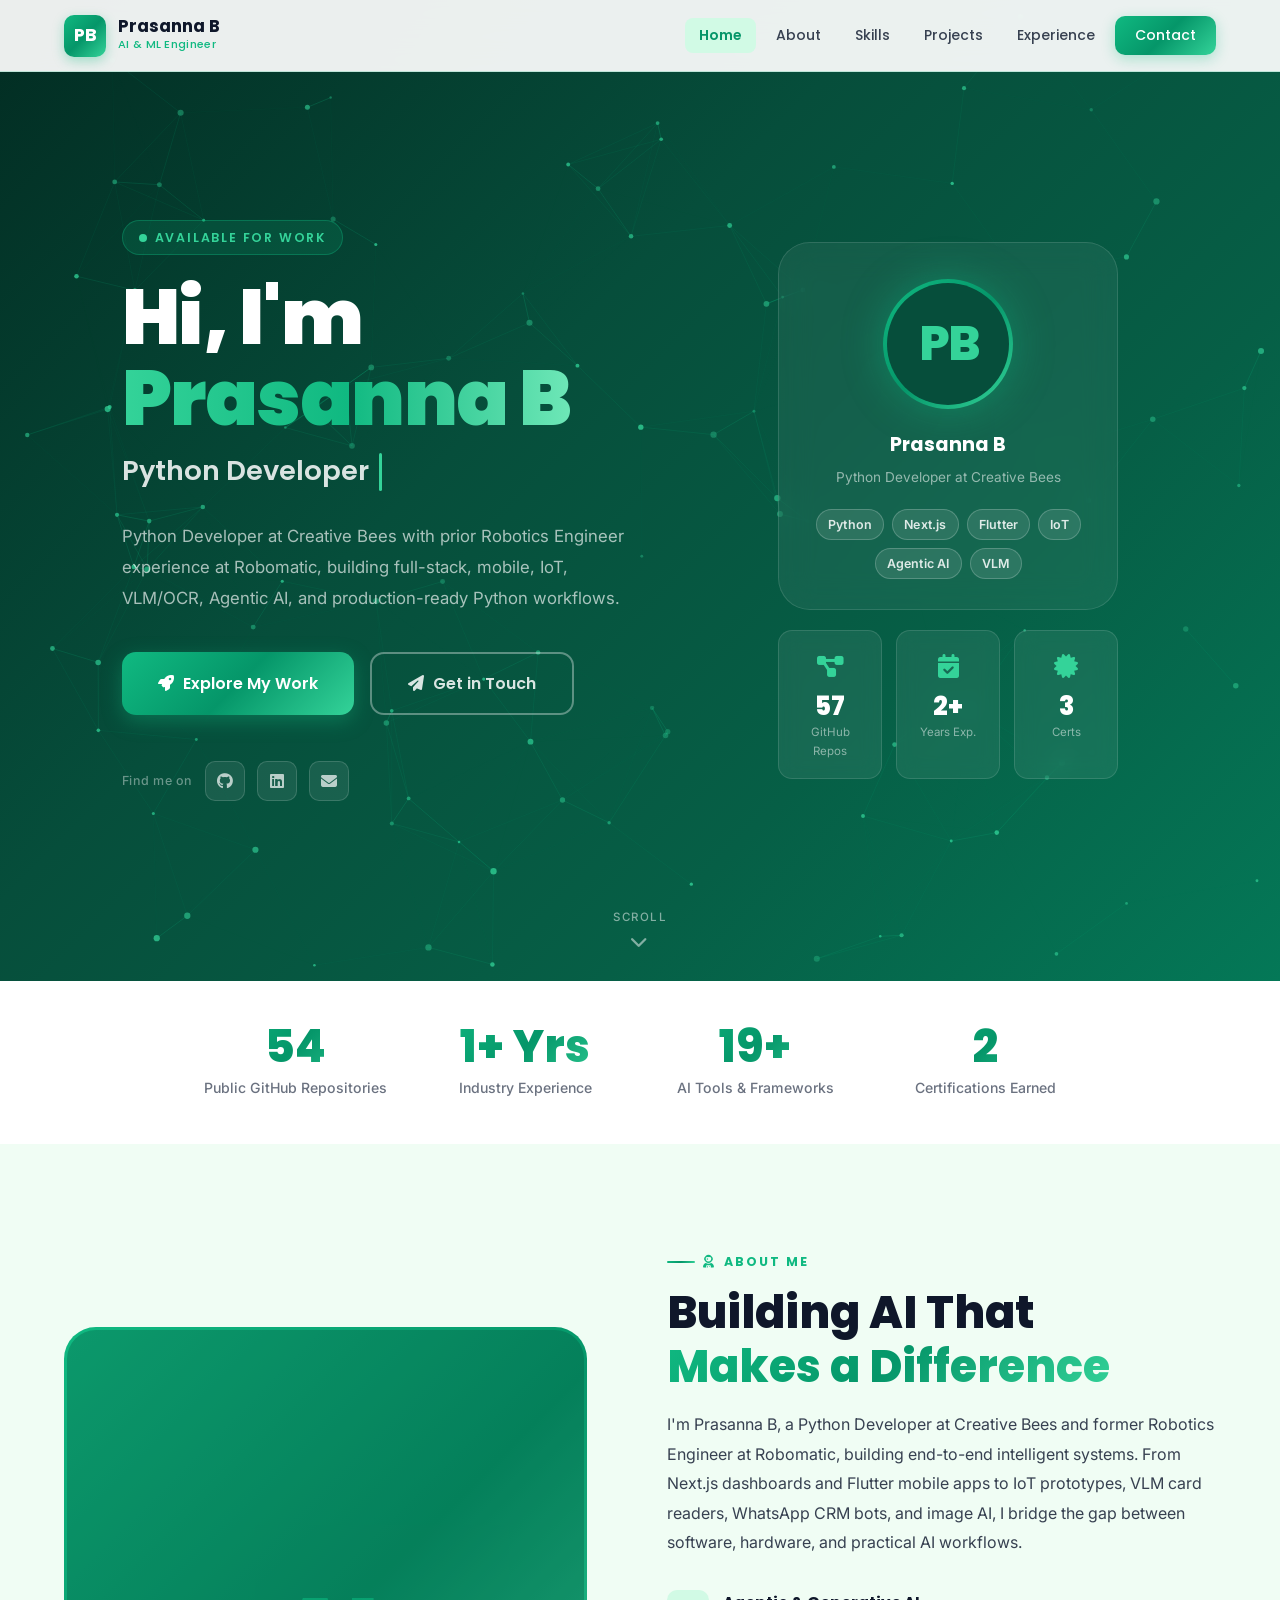
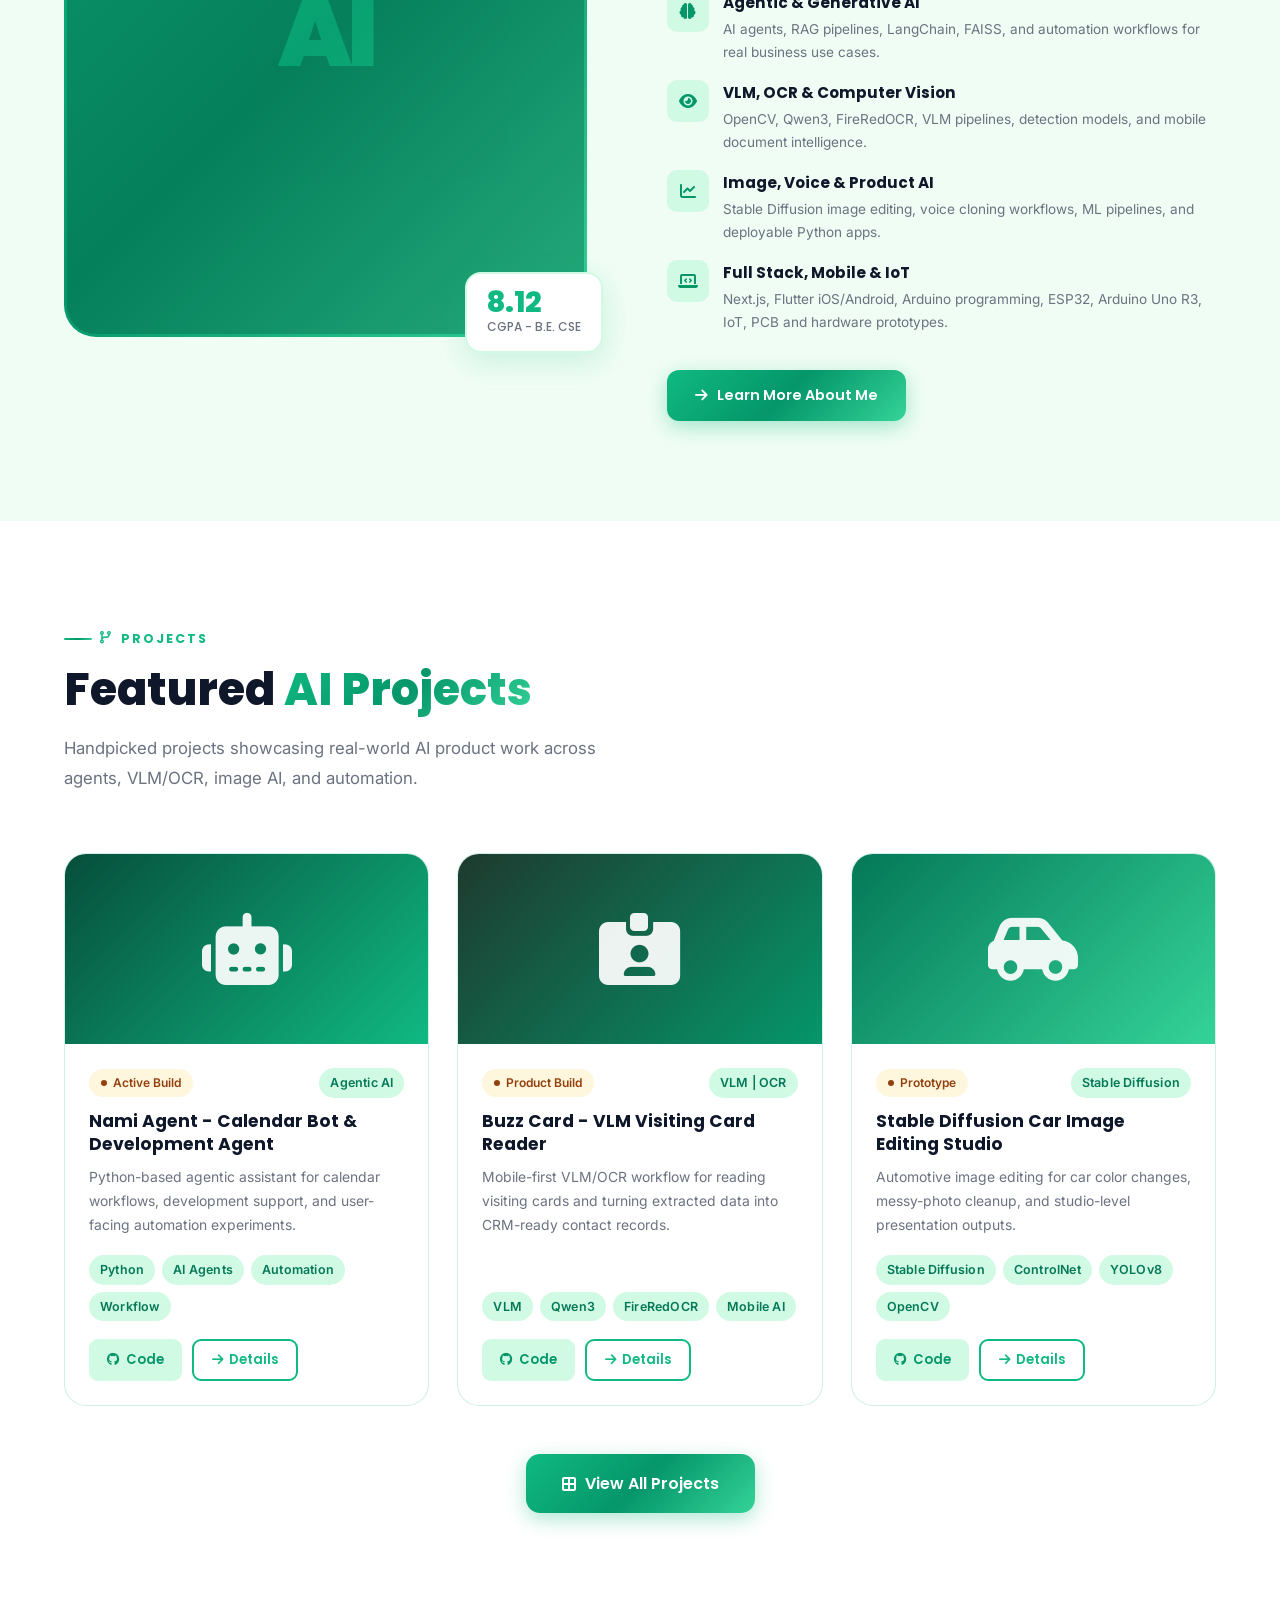
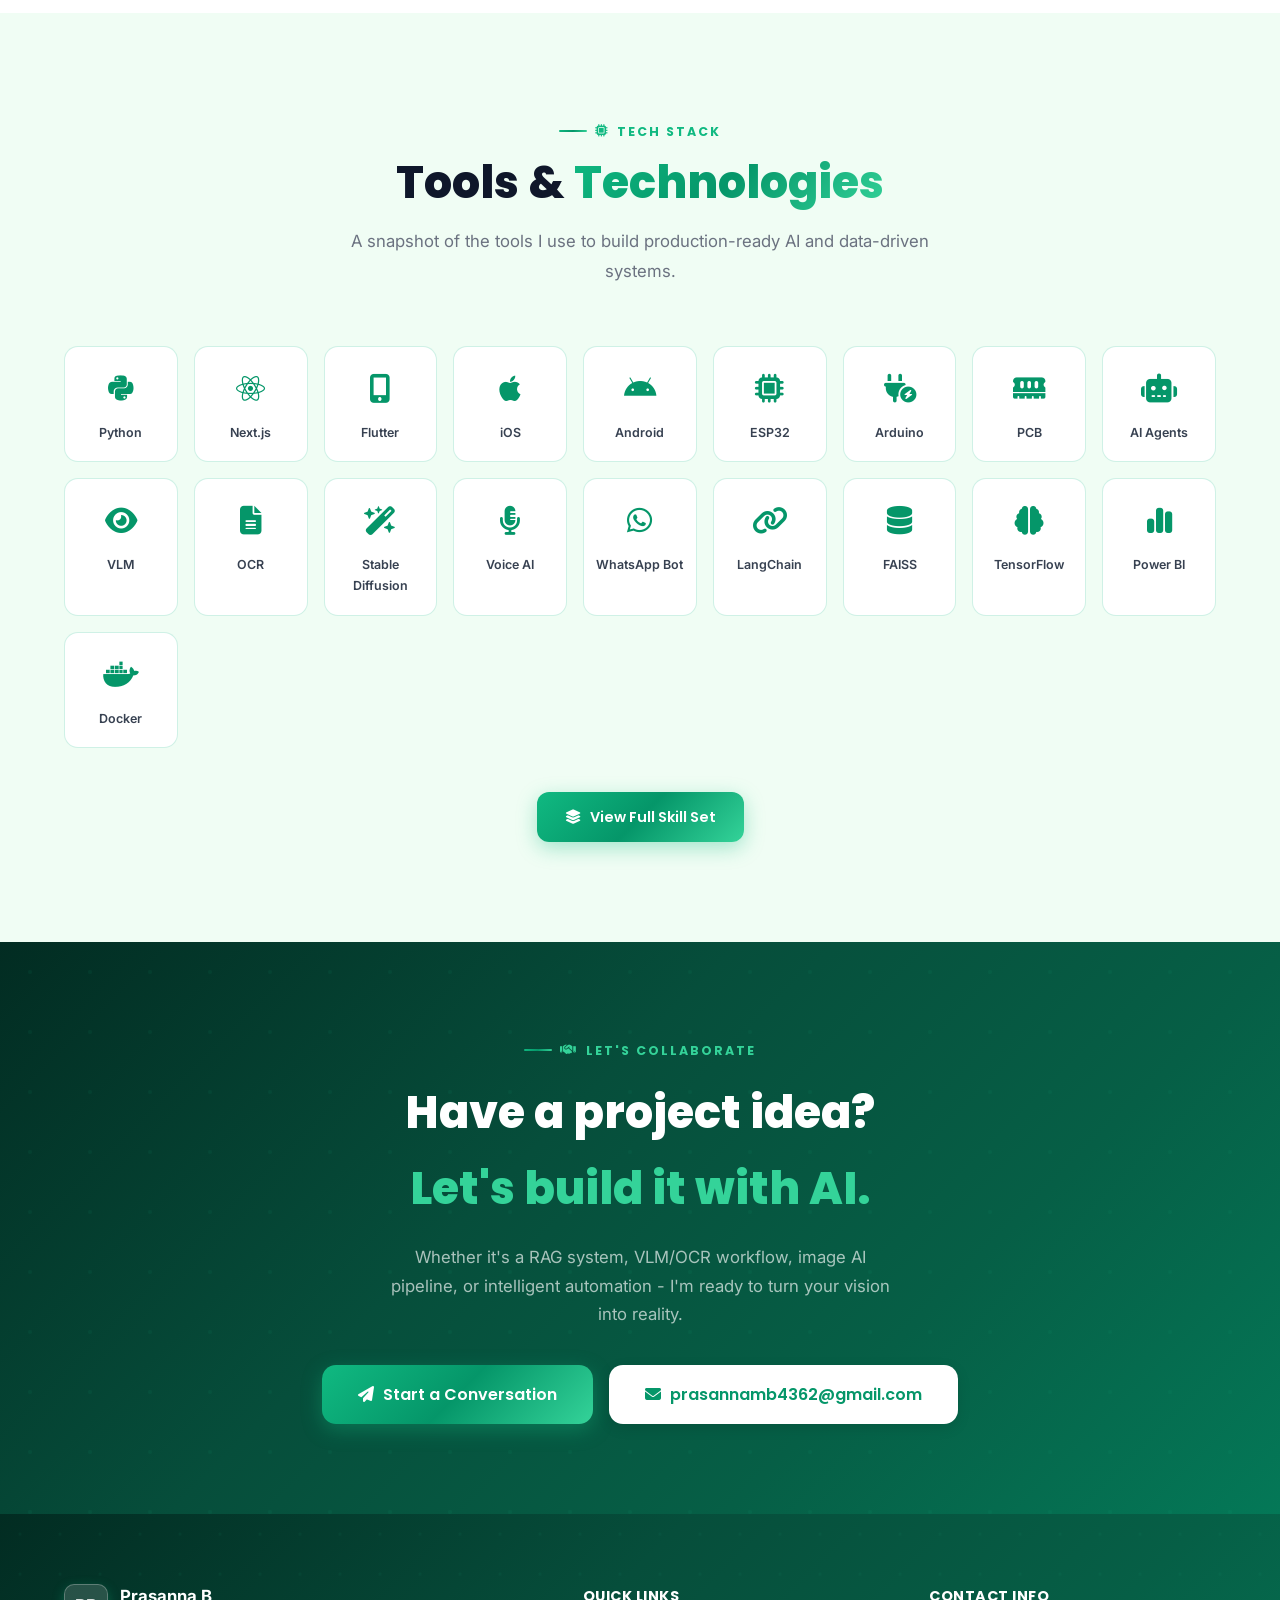
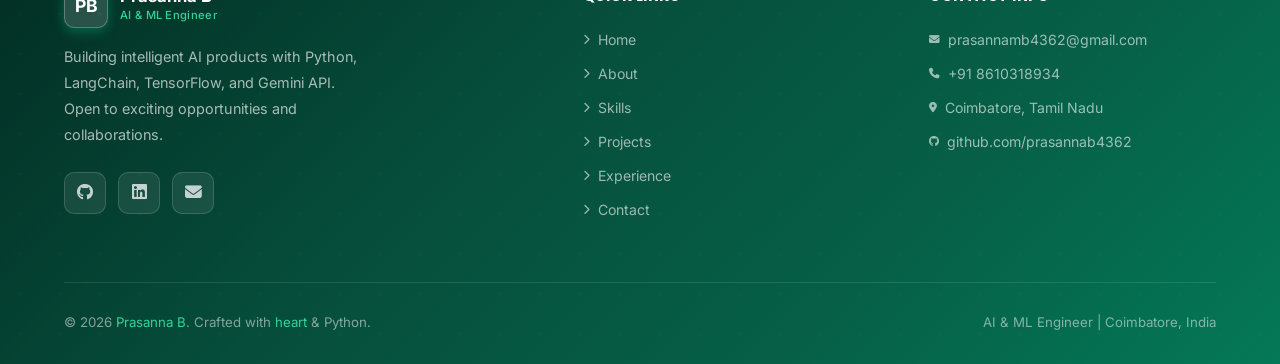
==== commit ad11e124: "Add PB portfolio favicon" ====
--- a/index.html
+++ b/index.html
@@ -2,7 +2,9 @@
 <html lang="en">
 <head>
   <meta charset="UTF-8" />
-  <meta name="viewport" content="width=device-width, initial-scale=1.0" />
+  <meta name="viewport" content="width=device-width, initial-scale=1.0" />
+  <link rel="icon" type="image/svg+xml" href="assets/images/pb-icon.svg" />
+  <link rel="apple-touch-icon" href="assets/images/pb-icon.svg" />
   <meta name="description" content="Prasanna B - Python Developer | AI & ML Engineer | Building Intelligent AI Products" />
   <title>Prasanna B | AI & ML Engineer</title>
   <link rel="stylesheet" href="assets/css/style.css" />
@@ -988,3 +990,5 @@
 </html>
 
 
+
+
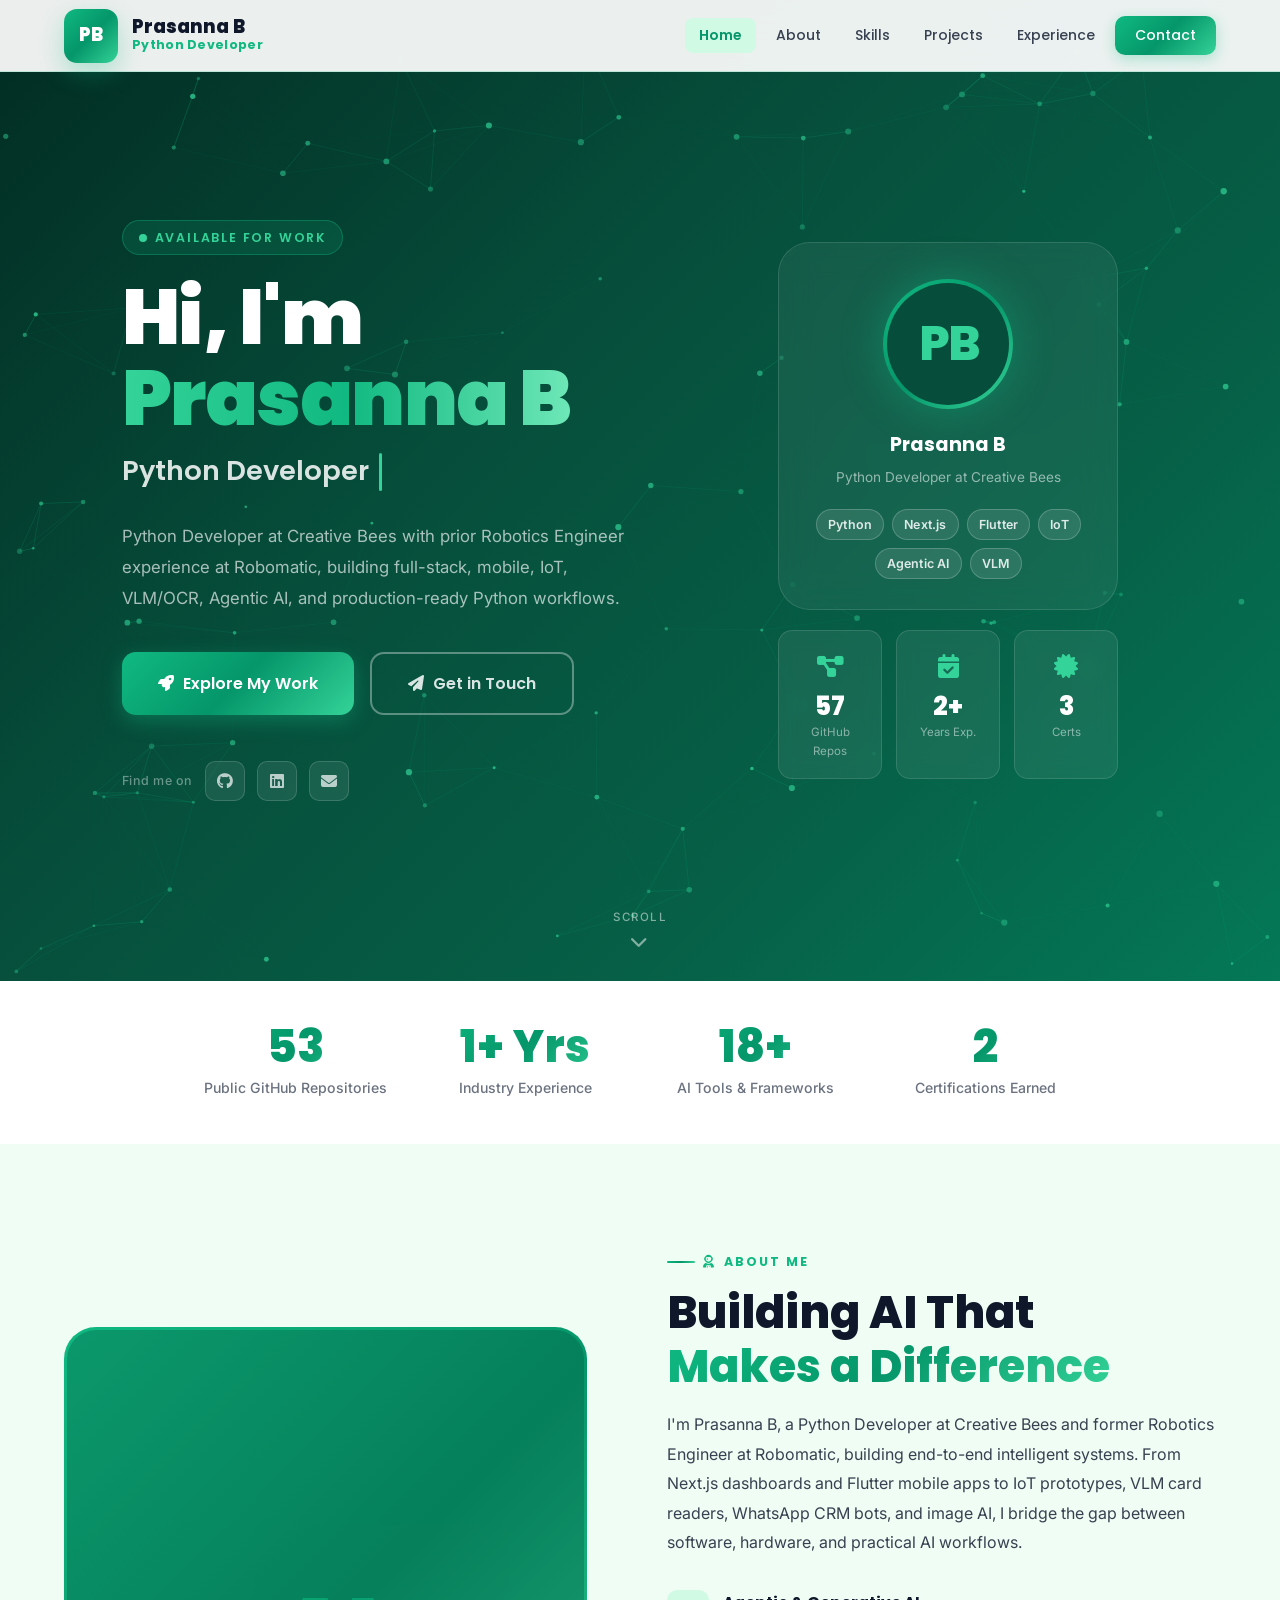
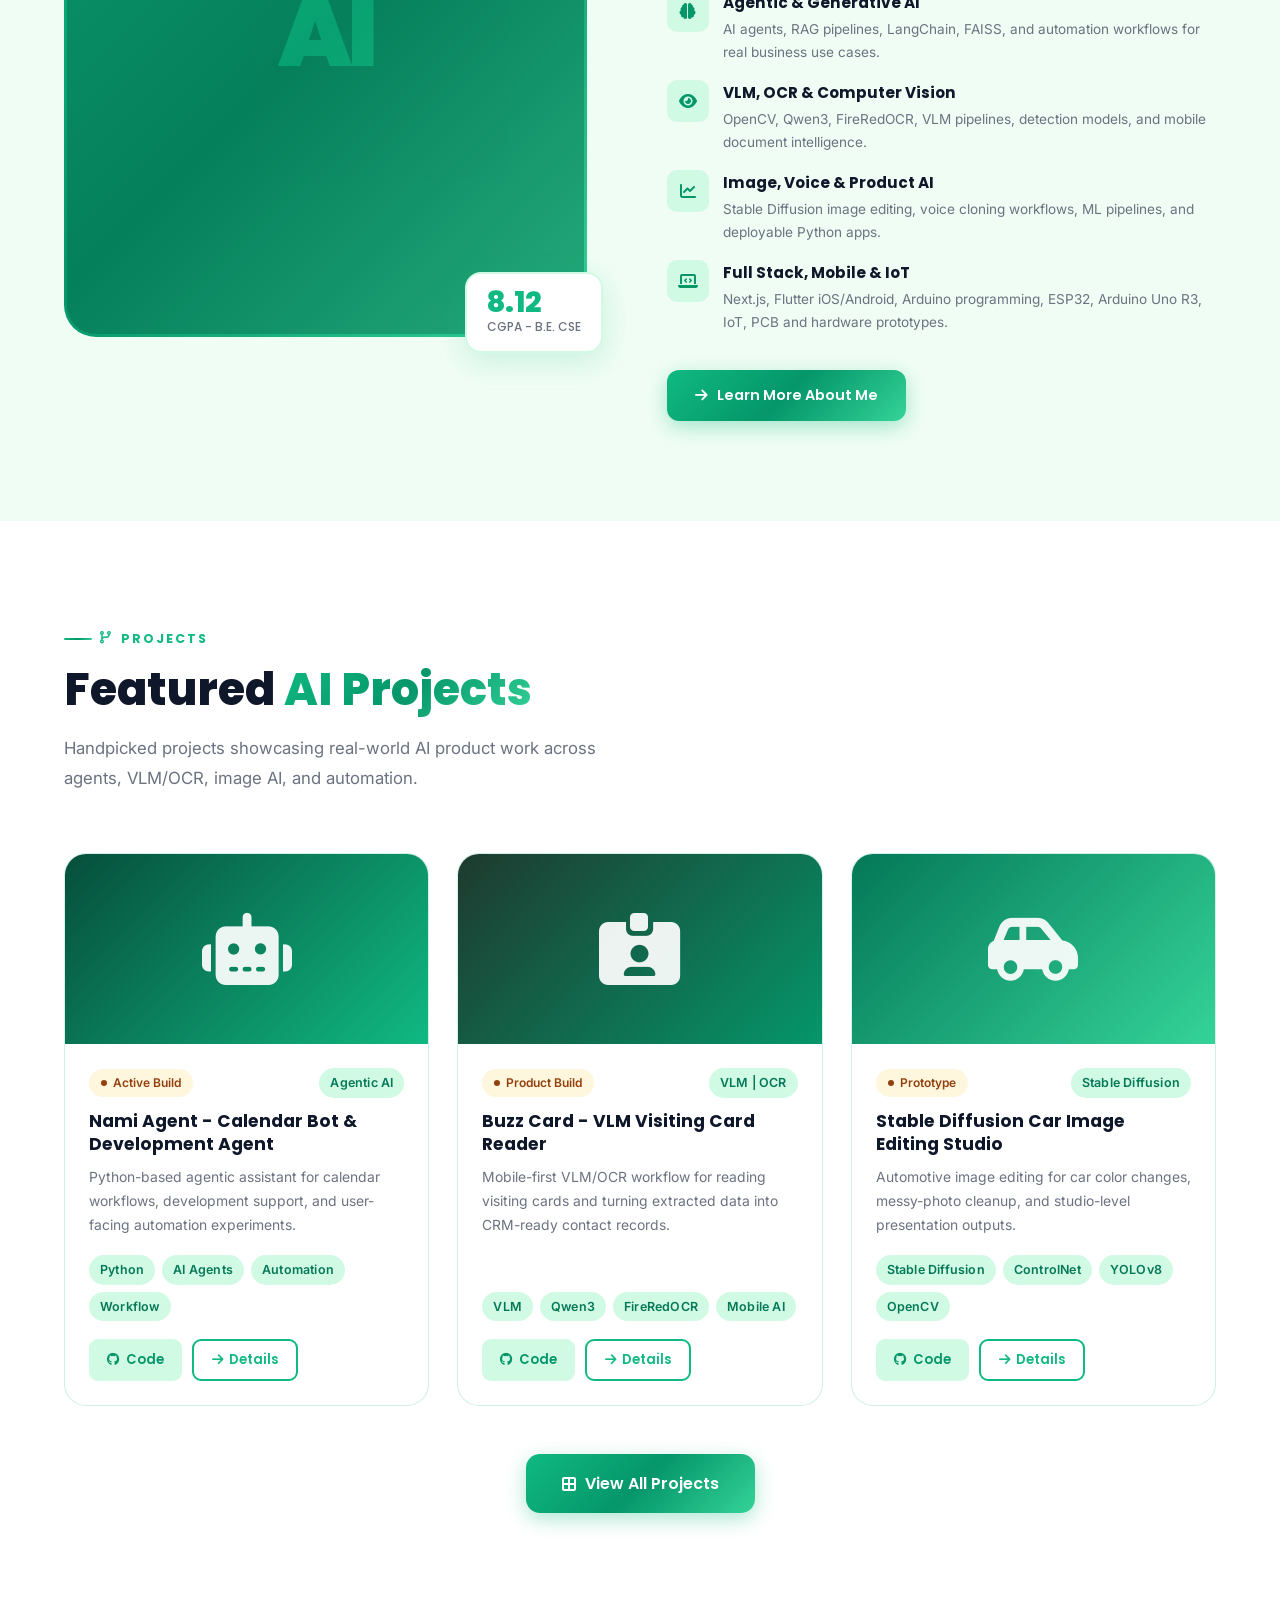
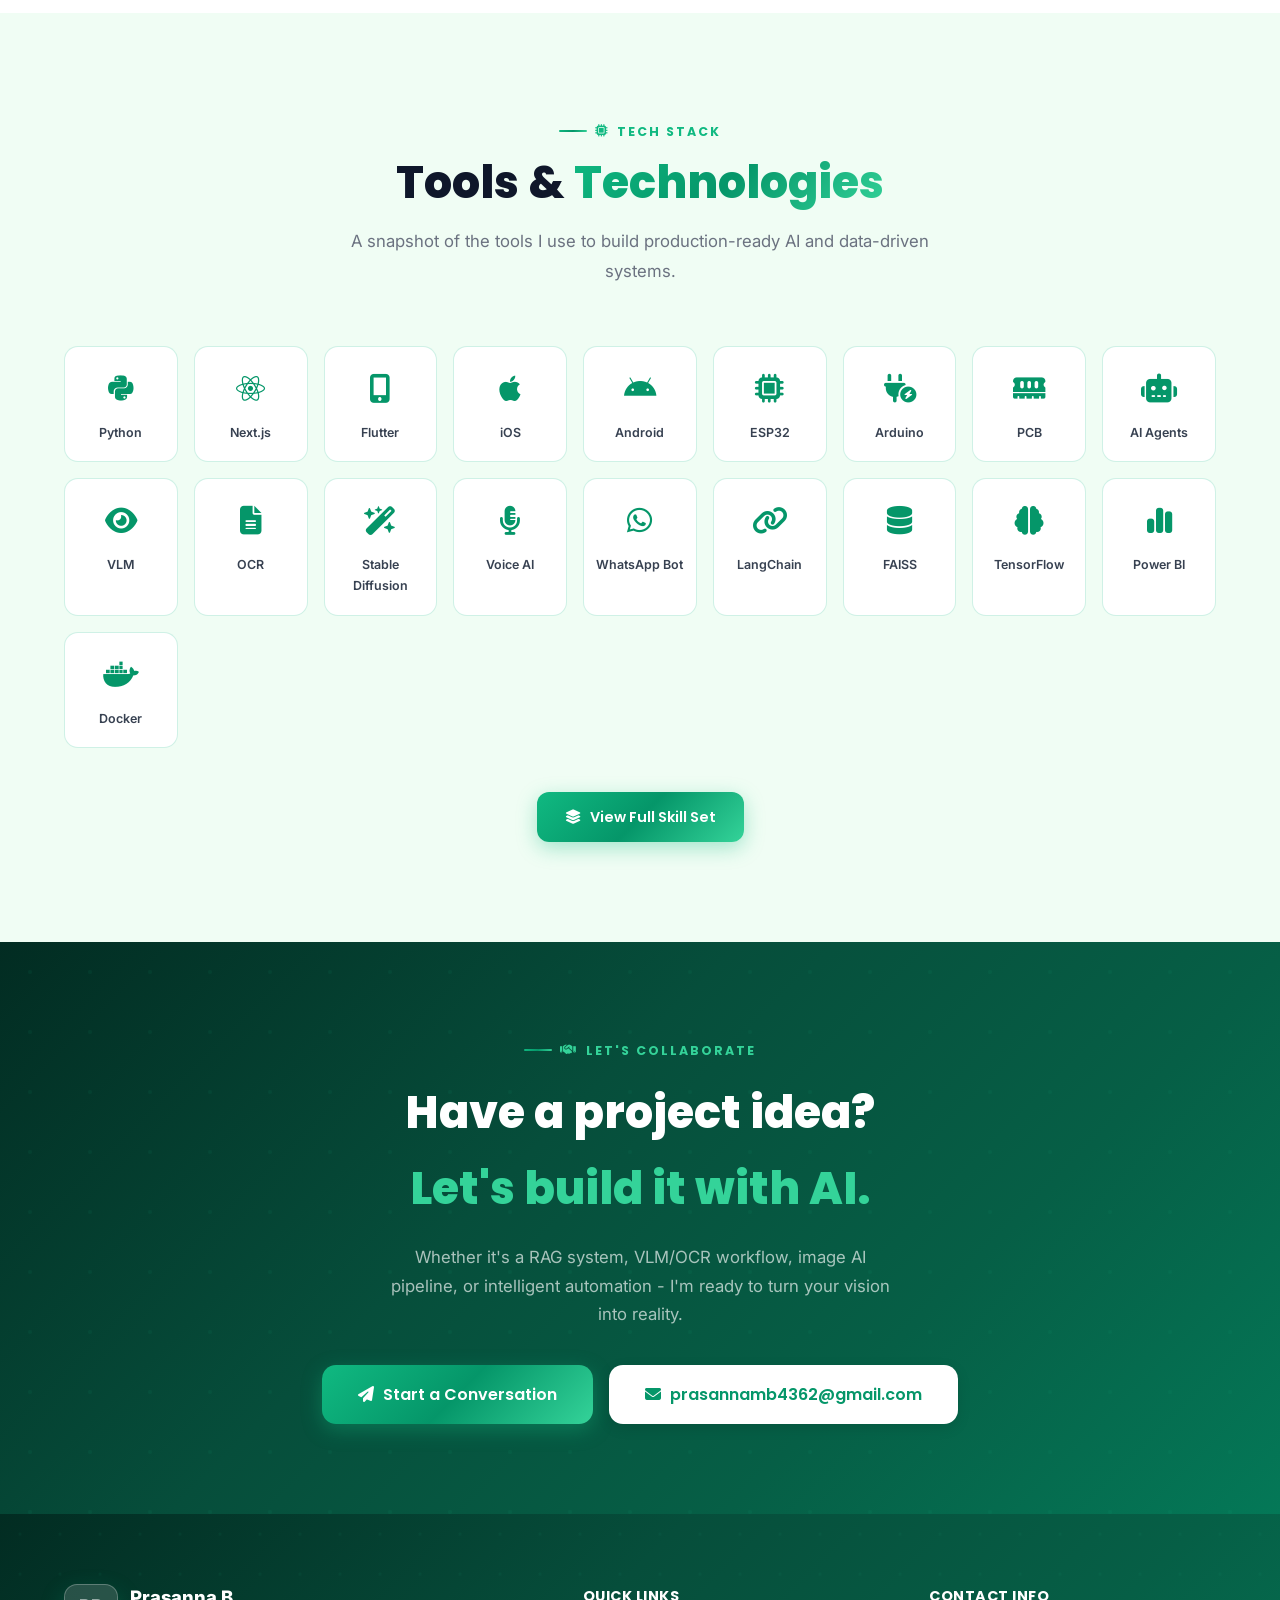
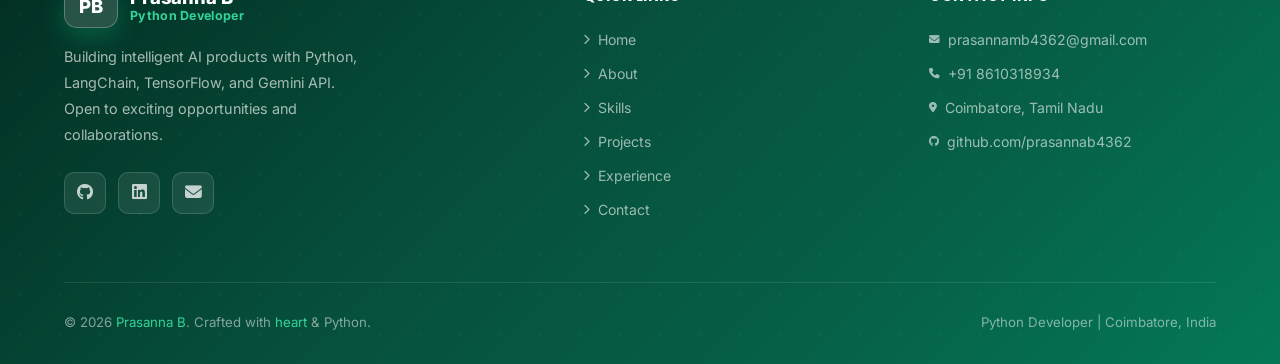
==== commit 802b1d16: "Fix portfolio logo placement" ====
--- a/index.html
+++ b/index.html
@@ -6,7 +6,7 @@
   <link rel="icon" type="image/svg+xml" href="assets/images/pb-icon.svg" />
   <link rel="apple-touch-icon" href="assets/images/pb-icon.svg" />
   <meta name="description" content="Prasanna B - Python Developer | AI & ML Engineer | Building Intelligent AI Products" />
-  <title>Prasanna B | AI & ML Engineer</title>
+  <title>Prasanna B | Python Developer</title>
   <link rel="stylesheet" href="assets/css/style.css" />
   <link rel="stylesheet" href="https://cdnjs.cloudflare.com/ajax/libs/font-awesome/6.5.0/css/all.min.css" />
   <style>
@@ -561,7 +561,7 @@
     <div class="logo-badge">PB</div>
     <div class="logo-text">
       <div class="logo-name">Prasanna B</div>
-      <div class="logo-role">AI & ML Engineer</div>
+      <div class="logo-role">Python Developer</div>
     </div>
   </a>
 
@@ -939,7 +939,7 @@
         <div class="logo-badge">PB</div>
         <div class="logo-text">
           <div class="logo-name">Prasanna B</div>
-          <div class="logo-role">AI & ML Engineer</div>
+          <div class="logo-role">Python Developer</div>
         </div>
       </div>
       <p>Building intelligent AI products with Python, LangChain, TensorFlow, and Gemini API. Open to exciting opportunities and collaborations.</p>
@@ -981,7 +981,7 @@
 
   <div class="footer-bottom">
     <p>&copy; 2026 <span>Prasanna B</span>. Crafted with <span>heart</span> & Python.</p>
-    <p>AI & ML Engineer | Coimbatore, India</p>
+    <p>Python Developer | Coimbatore, India</p>
   </div>
 </footer>
 
@@ -992,3 +992,4 @@
 
 
 
+
--- a/assets/css/style.css
+++ b/assets/css/style.css
@@ -99,36 +99,48 @@
 .navbar-logo {
   display: flex;
   align-items: center;
-  gap: 12px;
-  font-family: 'Poppins', sans-serif;
+  gap: 14px;
+  font-family: 'Poppins', sans-serif;
+  min-width: 255px;
 }
 
 .logo-badge {
-  width: 42px; height: 42px;
-  background: var(--gradient);
-  border-radius: 10px;
+  width: 54px; height: 54px;
+  background: var(--gradient);
+  border-radius: 13px;
   display: flex;
   align-items: center;
   justify-content: center;
-  font-size: 1.1rem;
-  font-weight: 700;
-  color: var(--white);
-  letter-spacing: -0.5px;
-  box-shadow: 0 4px 12px rgba(16,185,129,0.35);
+  font-size: 1.16rem;
+  font-weight: 800;
+  color: var(--white);
+  letter-spacing: 0;
+  line-height: 1;
+  flex: 0 0 54px;
+  box-shadow: 0 10px 24px rgba(16,185,129,0.28);
+}
+
+.navbar.scrolled .logo-badge {
+  width: 46px;
+  height: 46px;
+  flex-basis: 46px;
 }
 
 .logo-text .logo-name {
-  font-size: 1.05rem;
-  font-weight: 700;
+  font-size: 1.16rem;
+  font-weight: 800;
   color: var(--text-dark);
   line-height: 1.1;
+  white-space: nowrap;
 }
 
 .logo-text .logo-role {
-  font-size: 0.7rem;
+  font-size: 0.78rem;
   color: var(--primary);
-  font-weight: 500;
+  font-weight: 700;
   letter-spacing: 0.3px;
+  line-height: 1.35;
+  white-space: nowrap;
 }
 
 .nav-links {
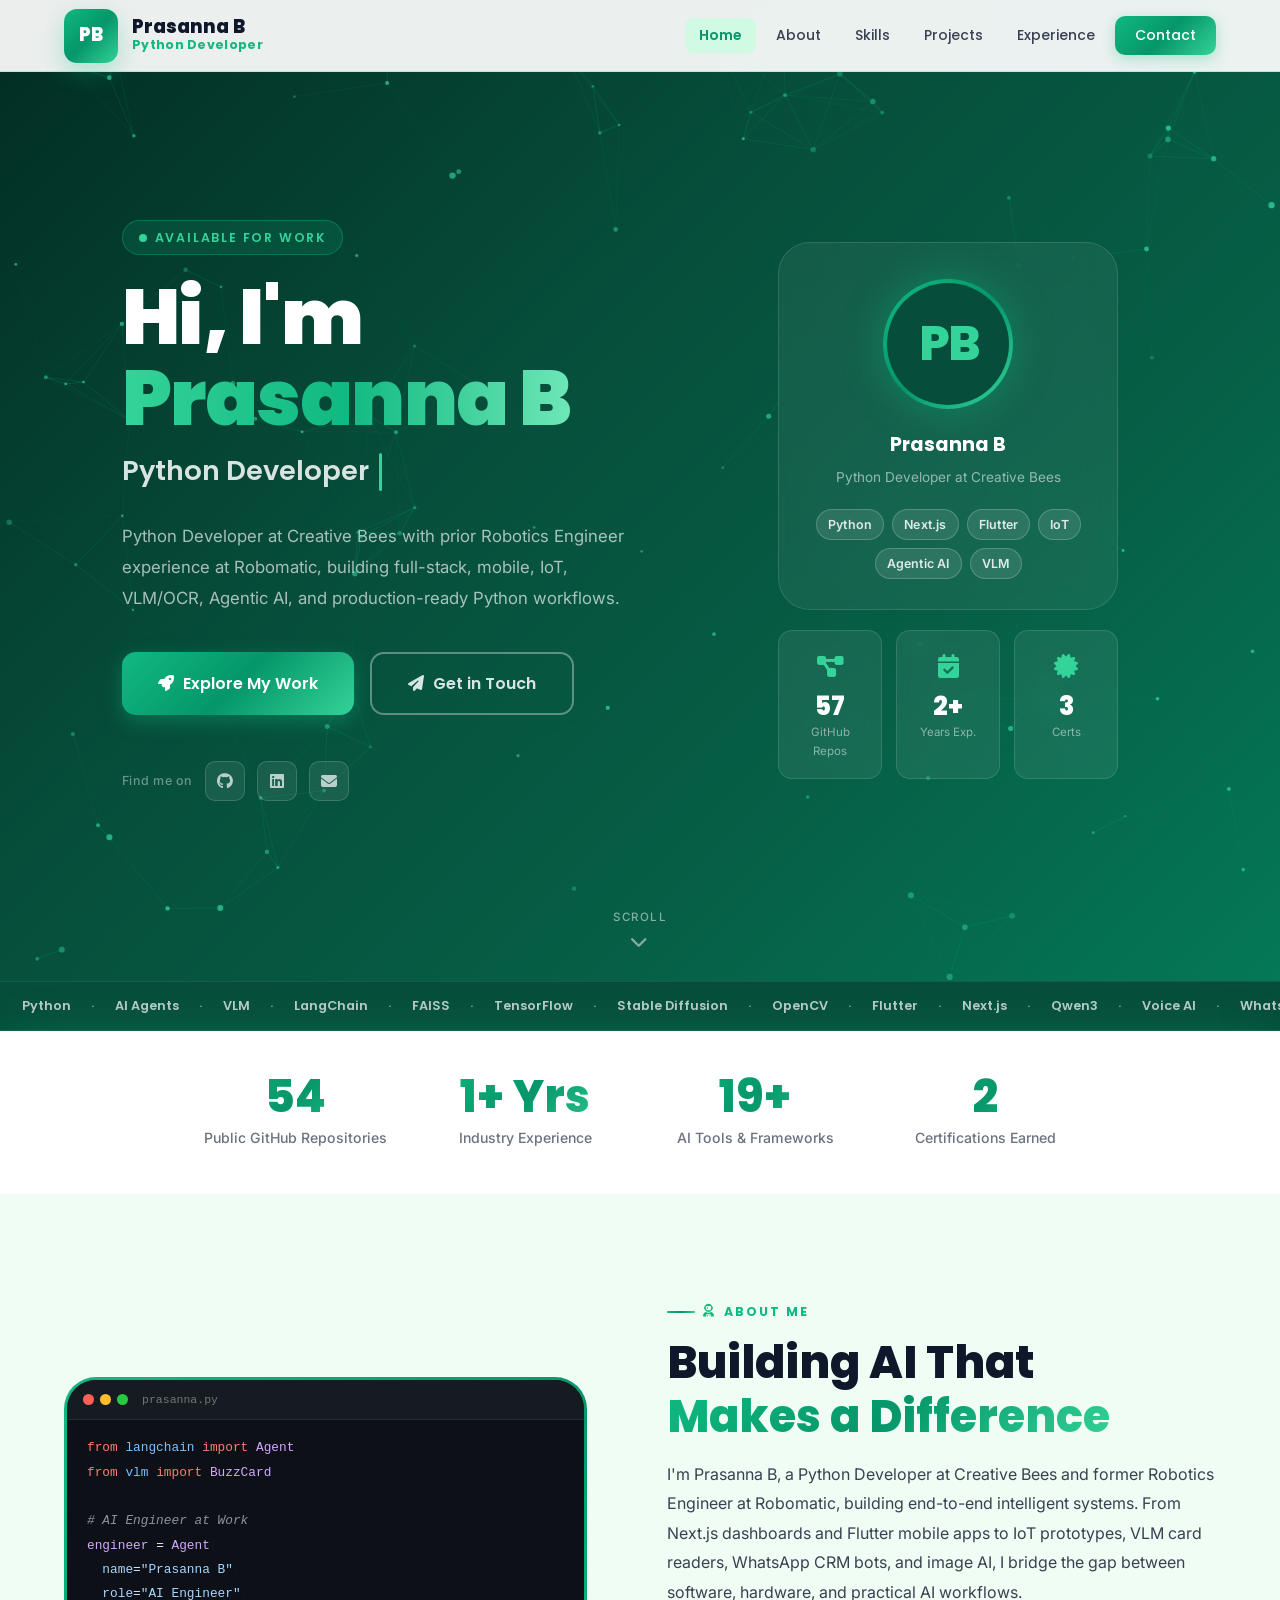
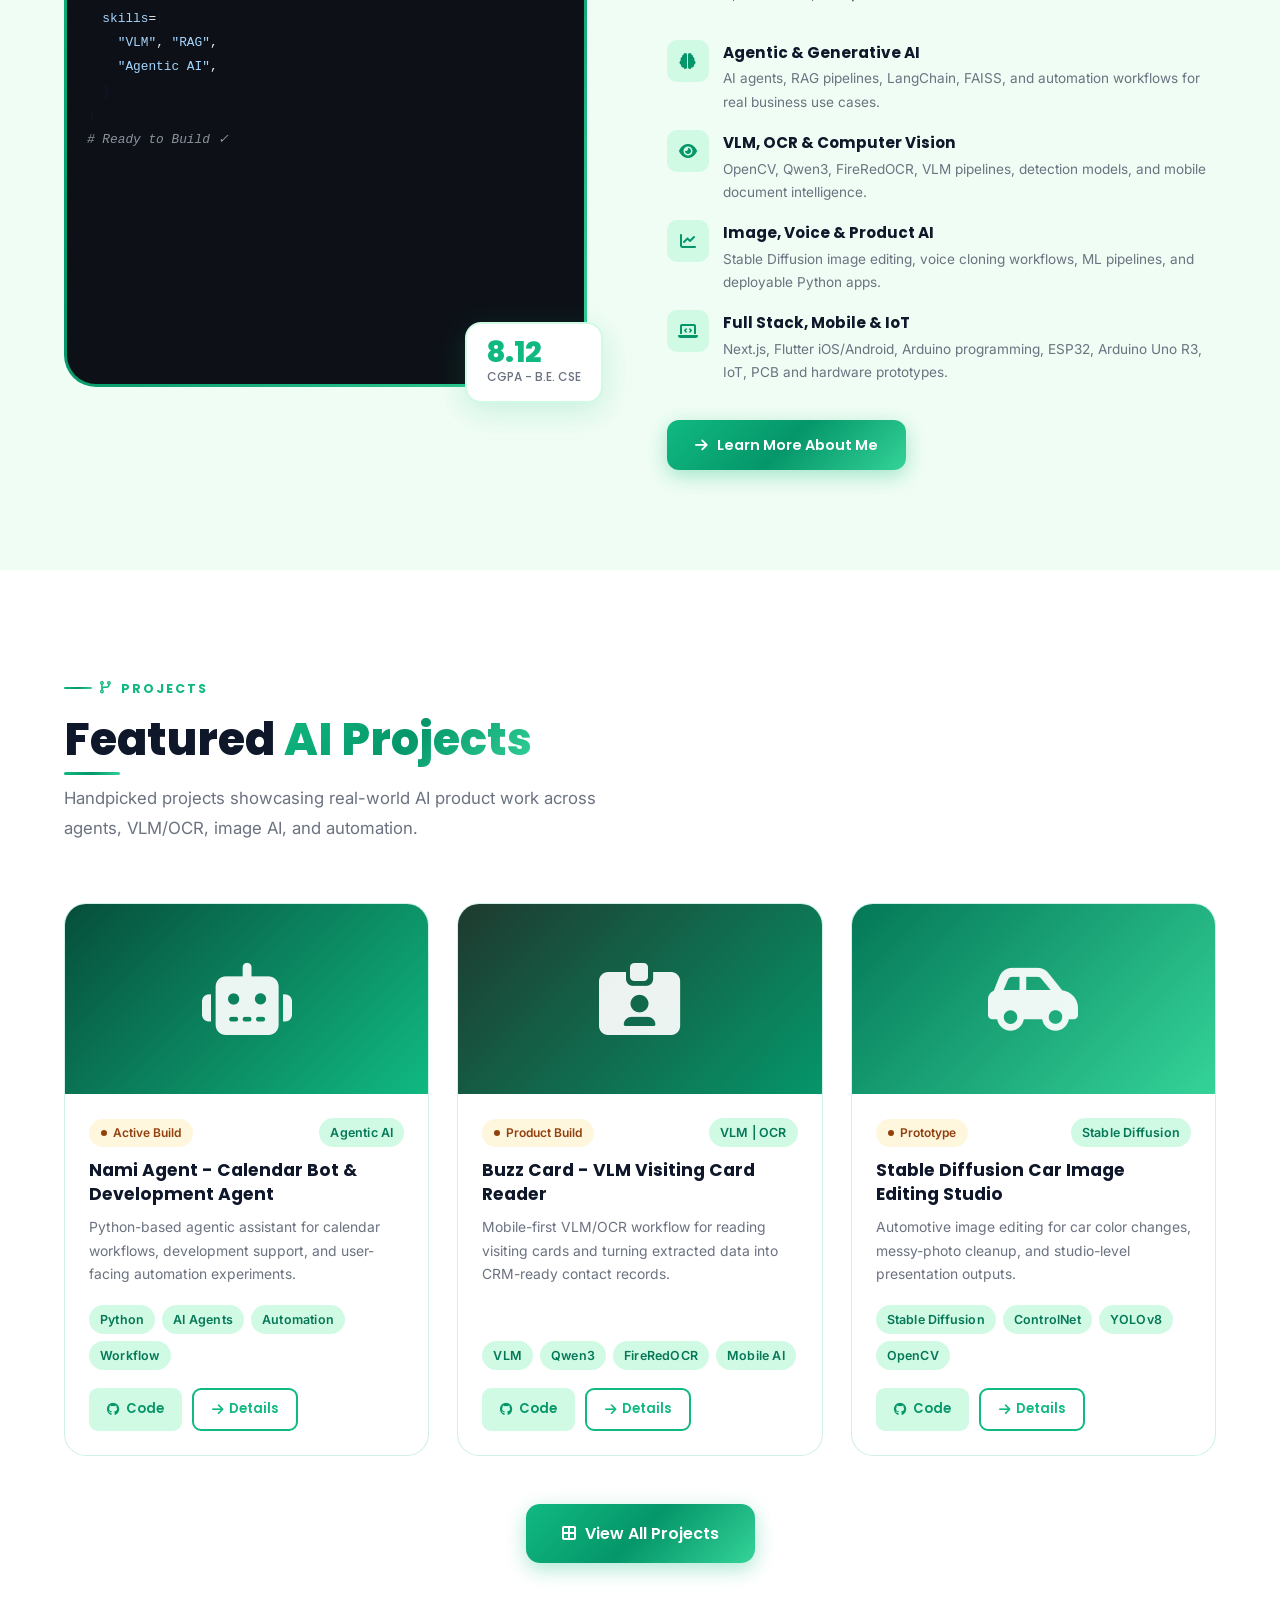
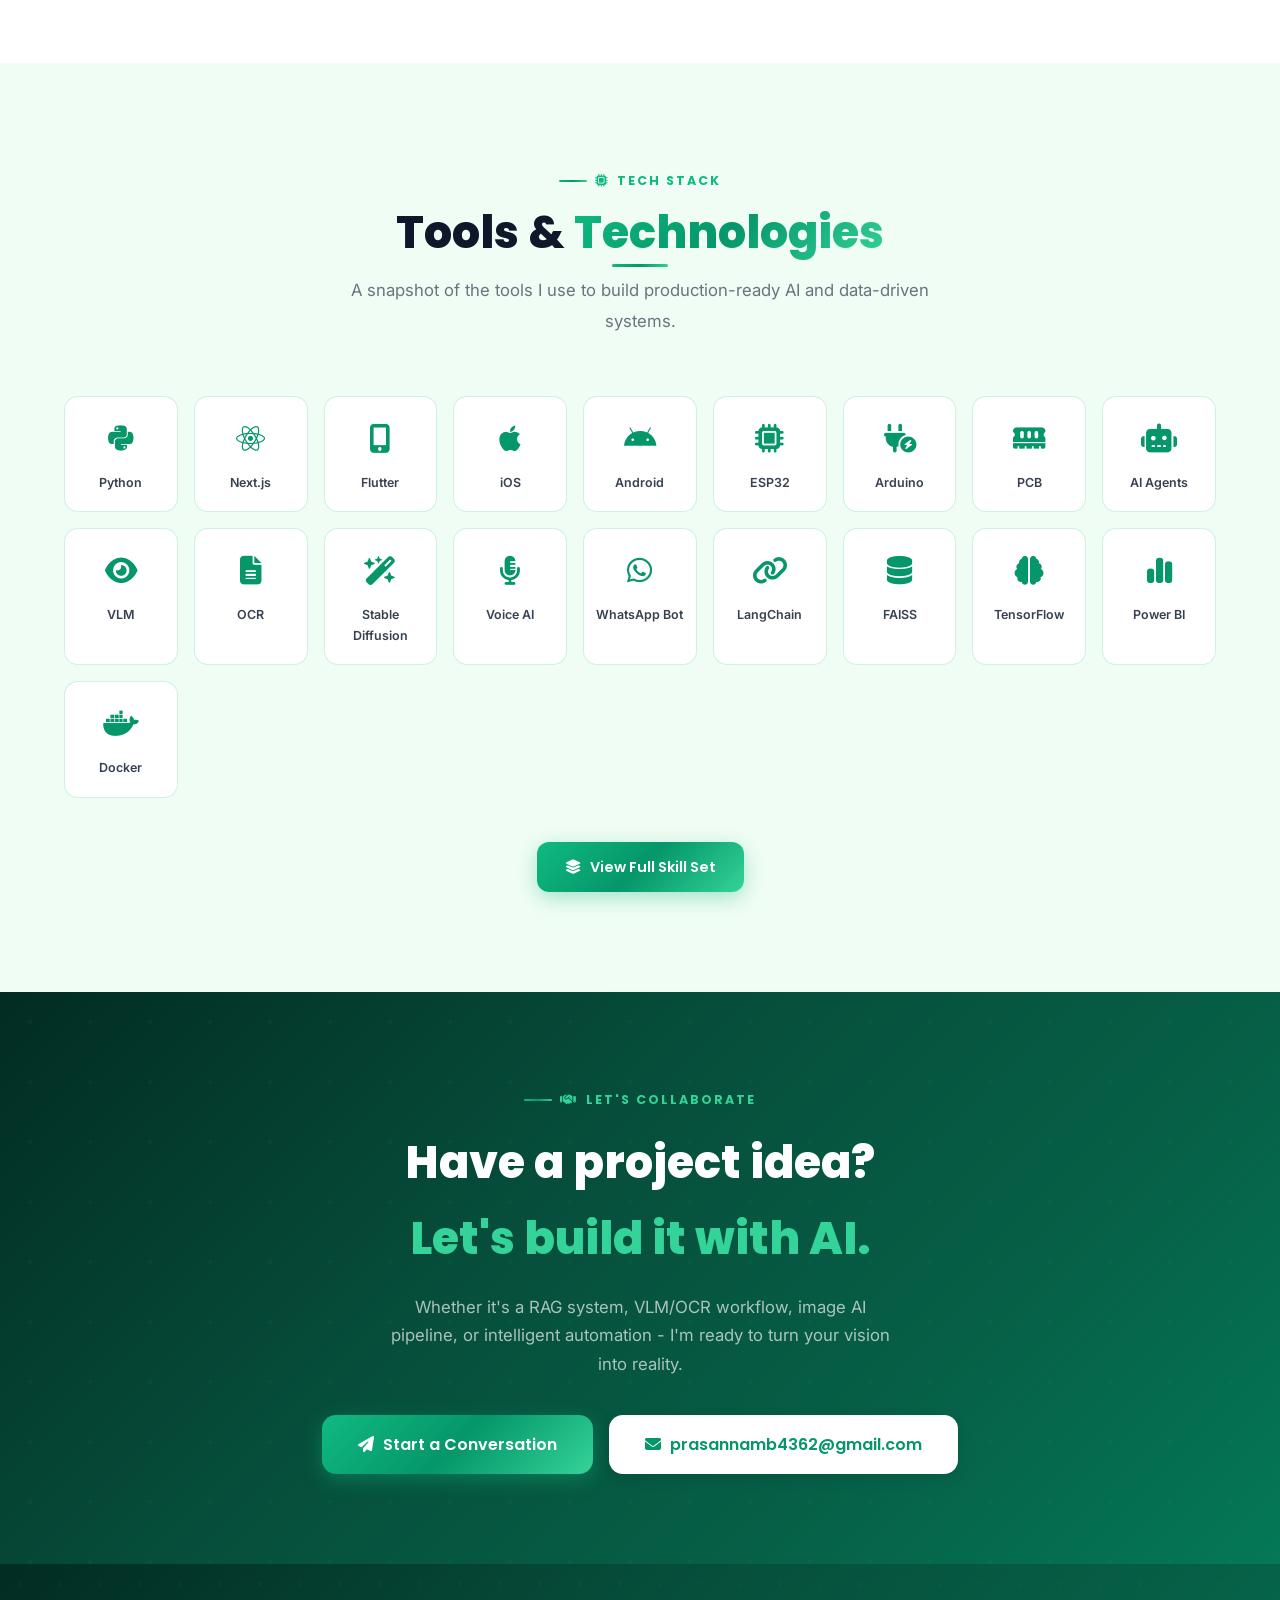
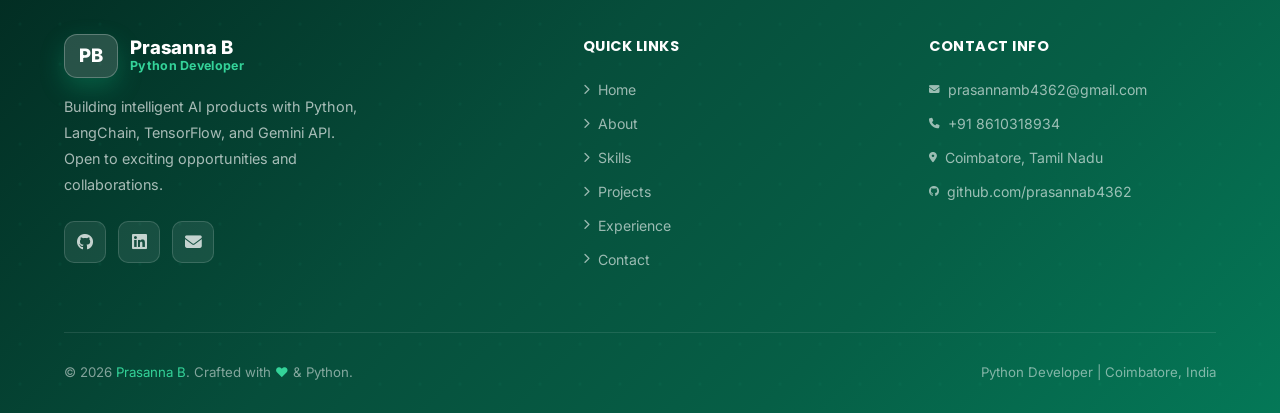
==== commit 76f86e4c: "Enhance portfolio UI: code terminal, tech marquee, better card hover, fixed footer heart - Replace d" ====
--- a/index.html
+++ b/index.html
@@ -2,8 +2,8 @@
 <html lang="en">
 <head>
   <meta charset="UTF-8" />
-  <meta name="viewport" content="width=device-width, initial-scale=1.0" />
-  <link rel="icon" type="image/svg+xml" href="assets/images/pb-icon.svg" />
+  <meta name="viewport" content="width=device-width, initial-scale=1.0" />
+  <link rel="icon" type="image/svg+xml" href="assets/images/pb-icon.svg" />
   <link rel="apple-touch-icon" href="assets/images/pb-icon.svg" />
   <meta name="description" content="Prasanna B - Python Developer | AI & ML Engineer | Building Intelligent AI Products" />
   <title>Prasanna B | Python Developer</title>
@@ -295,17 +295,80 @@
     .about-img-inner {
       position: absolute;
       inset: 3px;
+      background: #0d1117;
+      border-radius: calc(var(--radius-xl) - 3px);
+      overflow: hidden;
+      display: flex;
+      flex-direction: column;
+    }
+
+    .code-terminal { width: 100%; height: 100%; display: flex; flex-direction: column; }
+    .terminal-header {
+      display: flex;
+      align-items: center;
+      gap: 6px;
+      padding: 10px 16px;
+      background: #161b22;
+      border-bottom: 1px solid rgba(255,255,255,0.07);
+      flex-shrink: 0;
+    }
+    .t-dot { width: 11px; height: 11px; border-radius: 50%; }
+    .t-dot.red { background: #ff5f57; }
+    .t-dot.yellow { background: #febc2e; }
+    .t-dot.green { background: #28c840; }
+    .t-title {
+      margin-left: 8px;
+      font-family: 'Fira Code', monospace;
+      font-size: 0.72rem;
+      color: rgba(255,255,255,0.4);
+    }
+    .terminal-body {
+      padding: 16px 20px;
+      flex: 1;
+      font-family: 'Fira Code', monospace;
+      font-size: 0.8rem;
+      line-height: 1.9;
+      overflow: hidden;
+    }
+    .code-line { white-space: nowrap; }
+    .c-kw { color: #ff7b72; }
+    .c-mod { color: #79c0ff; }
+    .c-fn { color: #d2a8ff; }
+    .c-str { color: #a5d6ff; }
+    .c-cm { color: #8b949e; font-style: italic; }
+    .c-op { color: #e6edf3; }
+
+    /* Scrolling Marquee */
+    .marquee-wrap {
       background: var(--forest);
-      border-radius: calc(var(--radius-xl) - 3px);
-      display: flex;
-      align-items: center;
-      justify-content: center;
+      padding: 13px 0;
+      overflow: hidden;
+      border-top: 1px solid rgba(255,255,255,0.07);
+      border-bottom: 1px solid rgba(255,255,255,0.07);
+    }
+    .marquee-track {
+      display: flex;
+      width: max-content;
+      animation: marquee-scroll 32s linear infinite;
+    }
+    .marquee-track span {
       font-family: 'Poppins', sans-serif;
-      font-size: 6rem;
-      font-weight: 900;
-      color: var(--primary);
-      opacity: 0.3;
-      letter-spacing: -5px;
+      font-size: 0.8rem;
+      font-weight: 600;
+      color: rgba(255,255,255,0.7);
+      padding: 0 22px;
+      white-space: nowrap;
+      position: relative;
+    }
+    .marquee-track span::after {
+      content: '·';
+      position: absolute;
+      right: -1px;
+      color: var(--accent);
+    }
+    @keyframes marquee-scroll {
+      from { transform: translateX(0); }
+      to   { transform: translateX(-50%); }
     }
 
     .about-img-badge {
@@ -382,6 +445,7 @@
     }
 
     .project-card:hover {
+      transform: translateY(-5px) scale(1.015);
       border-color: var(--border-strong);
       box-shadow: var(--shadow-lg);
     }
@@ -681,6 +745,14 @@
 </section>
 
 <!-- â•â•â•â•â•â•â•â•â•â• STATS BAR â•â•â•â•â•â•â•â•â•â• -->
+
+<!-- TECH MARQUEE -->
+<div class="marquee-wrap">
+  <div class="marquee-track">
+    <span>Python</span><span>AI Agents</span><span>VLM</span><span>LangChain</span><span>FAISS</span><span>TensorFlow</span><span>Stable Diffusion</span><span>OpenCV</span><span>Flutter</span><span>Next.js</span><span>Qwen3</span><span>Voice AI</span><span>WhatsApp Bot</span><span>RAG</span><span>IoT / ESP32</span><span>Docker</span><span>Gemini API</span><span>PyTorch</span>
+    <span>Python</span><span>AI Agents</span><span>VLM</span><span>LangChain</span><span>FAISS</span><span>TensorFlow</span><span>Stable Diffusion</span><span>OpenCV</span><span>Flutter</span><span>Next.js</span><span>Qwen3</span><span>Voice AI</span><span>WhatsApp Bot</span><span>RAG</span><span>IoT / ESP32</span><span>Docker</span><span>Gemini API</span><span>PyTorch</span>
+  </div>
+</div>
 <section class="stats-bar">
   <div class="stats-inner">
     <div class="stat-item reveal">
@@ -706,7 +778,31 @@
 <section class="about-preview">
   <div class="about-img-wrap reveal-left">
     <div class="about-img-bg">
-      <div class="about-img-inner">AI</div>
+      <div class="about-img-inner">
+        <div class="code-terminal">
+          <div class="terminal-header">
+            <div class="t-dot red"></div>
+            <div class="t-dot yellow"></div>
+            <div class="t-dot green"></div>
+            <span class="t-title">prasanna.py</span>
+          </div>
+          <div class="terminal-body">
+            <div class="code-line"><span class="c-kw">from</span> <span class="c-mod">langchain</span> <span class="c-kw">import</span> <span class="c-fn">Agent</span></div>
+            <div class="code-line"><span class="c-kw">from</span> <span class="c-mod">vlm</span> <span class="c-kw">import</span> <span class="c-fn">BuzzCard</span></div>
+            <div class="code-line">&nbsp;</div>
+            <div class="code-line"><span class="c-cm"># AI Engineer at Work</span></div>
+            <div class="code-line"><span class="c-fn">engineer</span> <span class="c-op">=</span> <span class="c-fn">Agent</span>(</div>
+            <div class="code-line">&nbsp;&nbsp;<span class="c-str">name</span><span class="c-op">=</span><span class="c-str">"Prasanna B"</span>,</div>
+            <div class="code-line">&nbsp;&nbsp;<span class="c-str">role</span><span class="c-op">=</span><span class="c-str">"AI Engineer"</span>,</div>
+            <div class="code-line">&nbsp;&nbsp;<span class="c-str">skills</span><span class="c-op">=</span>[</div>
+            <div class="code-line">&nbsp;&nbsp;&nbsp;&nbsp;<span class="c-str">"VLM"</span><span class="c-op">,</span> <span class="c-str">"RAG"</span><span class="c-op">,</span></div>
+            <div class="code-line">&nbsp;&nbsp;&nbsp;&nbsp;<span class="c-str">"Agentic AI"</span><span class="c-op">,</span></div>
+            <div class="code-line">&nbsp;&nbsp;]</div>
+            <div class="code-line">)</div>
+            <div class="code-line"><span class="c-cm"># Ready to Build ✓</span></div>
+          </div>
+        </div>
+      </div>
     </div>
     <div class="about-img-badge">
       <div class="badge-num">8.12</div>
@@ -980,7 +1076,7 @@
   </div>
 
   <div class="footer-bottom">
-    <p>&copy; 2026 <span>Prasanna B</span>. Crafted with <span>heart</span> & Python.</p>
+    <p>&copy; 2026 <span>Prasanna B</span>. Crafted with <span>&#10084;</span> &amp; Python.</p>
     <p>Python Developer | Coimbatore, India</p>
   </div>
 </footer>
@@ -988,8 +1084,8 @@
 <script src="assets/js/main.js"></script>
 </body>
 </html>
-
-
-
-
-
+
+
+
+
+
--- a/assets/css/style.css
+++ b/assets/css/style.css
@@ -1,5 +1,5 @@
-/* ============================================================
-   PRASANNA B — Portfolio Stylesheet
+﻿/* ============================================================
+   PRASANNA B -- Portfolio Stylesheet
    Theme: Emerald Green + White
    ============================================================ */
 
@@ -302,7 +302,26 @@
   color: var(--text-dark);
   line-height: 1.2;
   margin-bottom: 16px;
-}
+  position: relative;
+}
+
+.section-header.visible .section-title::after {
+  width: 56px;
+}
+
+.section-title::after {
+  content: '';
+  position: absolute;
+  bottom: -8px;
+  left: 0;
+  width: 0;
+  height: 3px;
+  background: var(--gradient);
+  border-radius: 2px;
+  transition: width 0.9s cubic-bezier(0.4, 0, 0.2, 1);
+}
+
+.section-header.center .section-title::after { left: 50%; transform: translateX(-50%); }
 
 .section-title span {
   background: var(--gradient);
@@ -399,7 +418,7 @@
 }
 
 .card:hover {
-  transform: translateY(-6px);
+  transform: translateY(-6px) scale(1.015);
   border-color: var(--border-strong);
   box-shadow: var(--shadow-lg);
 }
@@ -776,3 +795,4 @@
 @media (max-width: 480px) {
   .btn-lg { padding: 13px 24px; font-size: 0.9rem; }
 }
+
